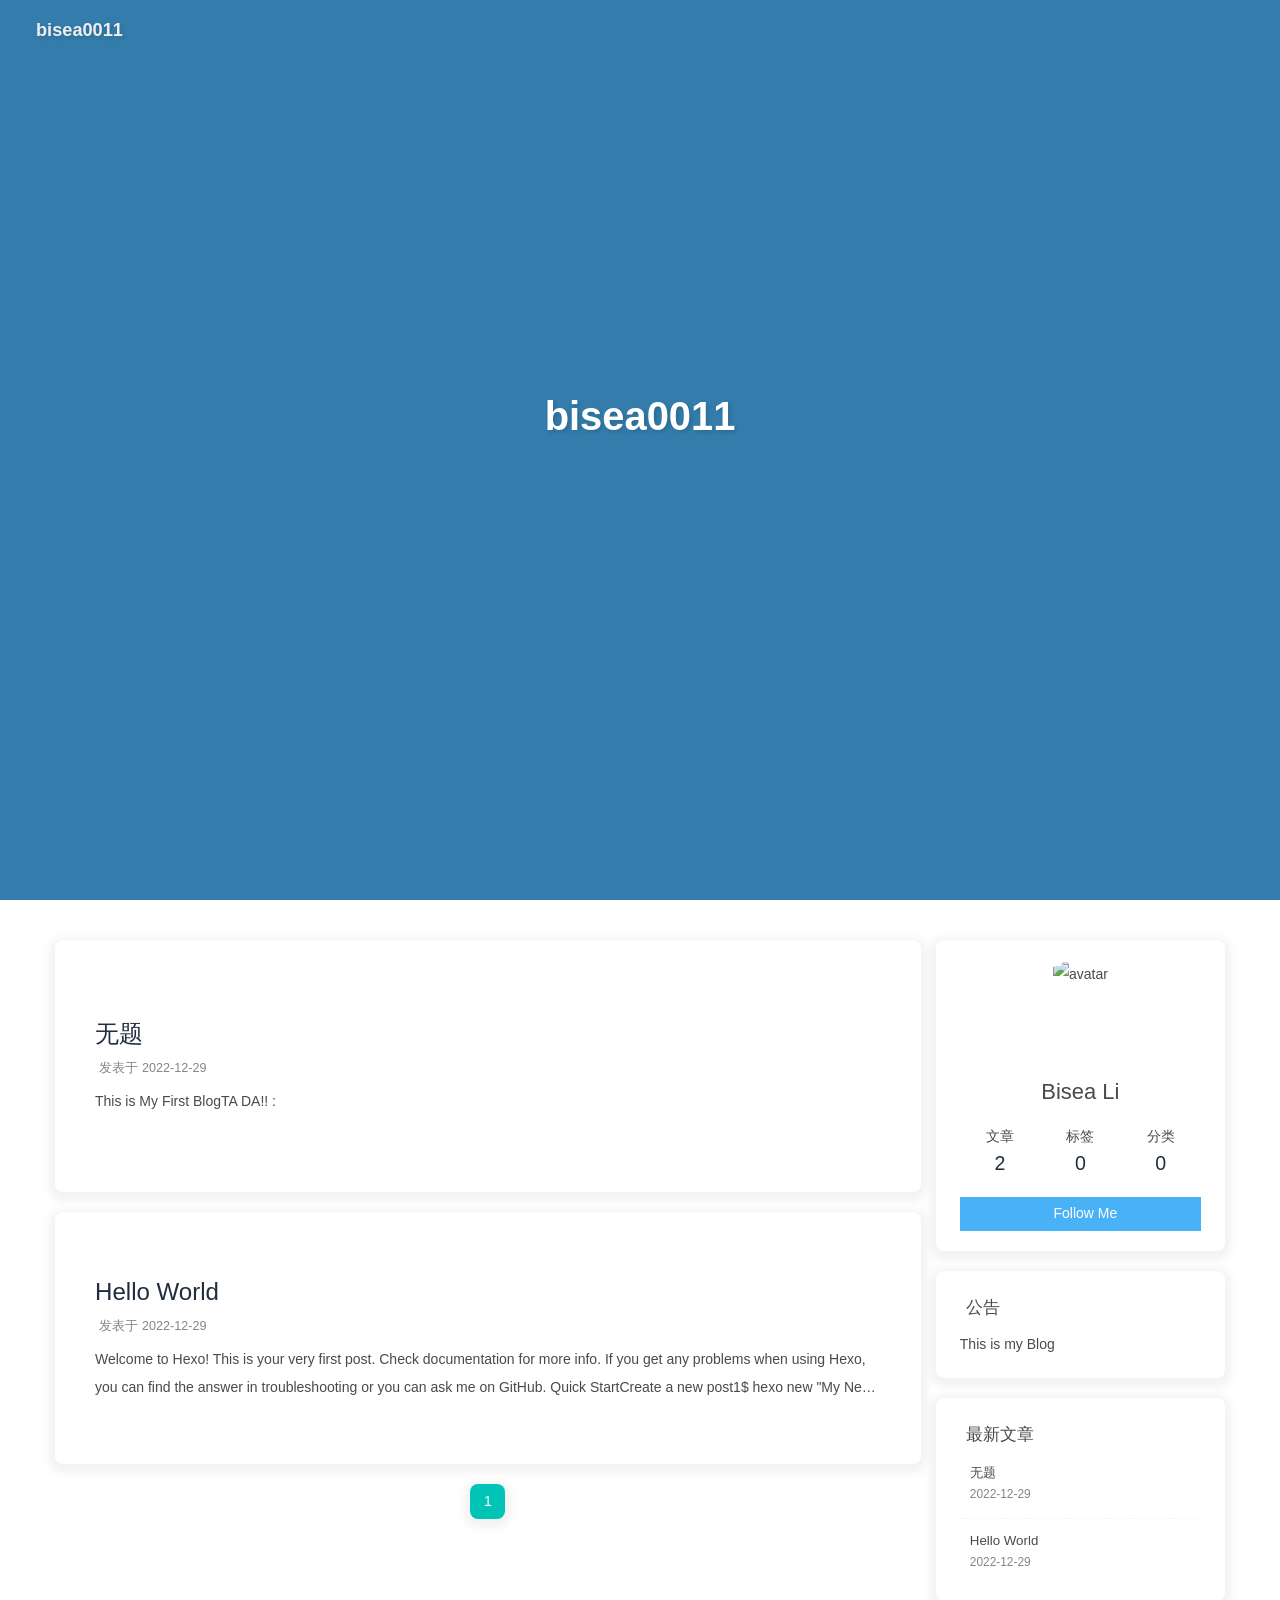
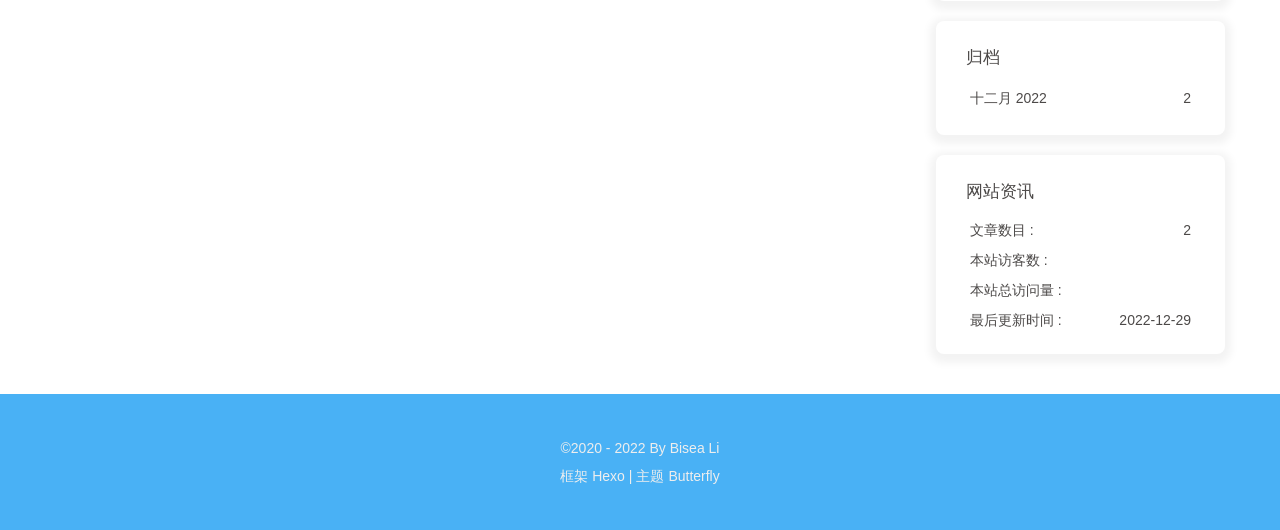
==== index.html @ ccd9463f "Site updated: 2022-12-30 02:00:39" ====
<!DOCTYPE html><html lang="zh-CN" data-theme="light"><head><meta charset="UTF-8"><meta http-equiv="X-UA-Compatible" content="IE=edge"><meta name="viewport" content="width=device-width, initial-scale=1.0, maximum-scale=1.0, user-scalable=no"><title>bisea0011</title><meta name="author" content="Bisea Li"><meta name="copyright" content="Bisea Li"><meta name="format-detection" content="telephone=no"><meta name="theme-color" content="#ffffff"><meta property="og:type" content="website">
<meta property="og:title" content="bisea0011">
<meta property="og:url" content="http://example.com/index.html">
<meta property="og:site_name" content="bisea0011">
<meta property="og:locale" content="zh_CN">
<meta property="og:image" content="https://i.loli.net/2021/02/24/5O1day2nriDzjSu.png">
<meta property="article:author" content="Bisea Li">
<meta name="twitter:card" content="summary">
<meta name="twitter:image" content="https://i.loli.net/2021/02/24/5O1day2nriDzjSu.png"><link rel="shortcut icon" href="/img/favicon.png"><link rel="canonical" href="http://example.com/index.html"><link rel="preconnect" href="//cdn.jsdelivr.net"/><link rel="preconnect" href="//busuanzi.ibruce.info"/><link rel="stylesheet" href="/css/index.css"><link rel="stylesheet" href="https://cdn.jsdelivr.net/npm/@fortawesome/fontawesome-free/css/all.min.css" media="print" onload="this.media='all'"><link rel="stylesheet" href="https://cdn.jsdelivr.net/npm/@fancyapps/ui/dist/fancybox.min.css" media="print" onload="this.media='all'"><script>const GLOBAL_CONFIG = { 
  root: '/',
  algolia: undefined,
  localSearch: undefined,
  translate: undefined,
  noticeOutdate: undefined,
  highlight: {"plugin":"highlighjs","highlightCopy":true,"highlightLang":true,"highlightHeightLimit":false},
  copy: {
    success: '复制成功',
    error: '复制错误',
    noSupport: '浏览器不支持'
  },
  relativeDate: {
    homepage: false,
    post: false
  },
  runtime: '',
  date_suffix: {
    just: '刚刚',
    min: '分钟前',
    hour: '小时前',
    day: '天前',
    month: '个月前'
  },
  copyright: undefined,
  lightbox: 'fancybox',
  Snackbar: undefined,
  source: {
    justifiedGallery: {
      js: 'https://cdn.jsdelivr.net/npm/flickr-justified-gallery/dist/fjGallery.min.js',
      css: 'https://cdn.jsdelivr.net/npm/flickr-justified-gallery/dist/fjGallery.min.css'
    }
  },
  isPhotoFigcaption: false,
  islazyload: false,
  isAnchor: false,
  percent: {
    toc: true,
    rightside: false,
  }
}</script><script id="config-diff">var GLOBAL_CONFIG_SITE = {
  title: 'bisea0011',
  isPost: false,
  isHome: true,
  isHighlightShrink: false,
  isToc: false,
  postUpdate: '2022-12-30 02:00:34'
}</script><noscript><style type="text/css">
  #nav {
    opacity: 1
  }
  .justified-gallery img {
    opacity: 1
  }

  #recent-posts time,
  #post-meta time {
    display: inline !important
  }
</style></noscript><script>(win=>{
    win.saveToLocal = {
      set: function setWithExpiry(key, value, ttl) {
        if (ttl === 0) return
        const now = new Date()
        const expiryDay = ttl * 86400000
        const item = {
          value: value,
          expiry: now.getTime() + expiryDay,
        }
        localStorage.setItem(key, JSON.stringify(item))
      },

      get: function getWithExpiry(key) {
        const itemStr = localStorage.getItem(key)

        if (!itemStr) {
          return undefined
        }
        const item = JSON.parse(itemStr)
        const now = new Date()

        if (now.getTime() > item.expiry) {
          localStorage.removeItem(key)
          return undefined
        }
        return item.value
      }
    }
  
    win.getScript = url => new Promise((resolve, reject) => {
      const script = document.createElement('script')
      script.src = url
      script.async = true
      script.onerror = reject
      script.onload = script.onreadystatechange = function() {
        const loadState = this.readyState
        if (loadState && loadState !== 'loaded' && loadState !== 'complete') return
        script.onload = script.onreadystatechange = null
        resolve()
      }
      document.head.appendChild(script)
    })
  
      win.activateDarkMode = function () {
        document.documentElement.setAttribute('data-theme', 'dark')
        if (document.querySelector('meta[name="theme-color"]') !== null) {
          document.querySelector('meta[name="theme-color"]').setAttribute('content', '#0d0d0d')
        }
      }
      win.activateLightMode = function () {
        document.documentElement.setAttribute('data-theme', 'light')
        if (document.querySelector('meta[name="theme-color"]') !== null) {
          document.querySelector('meta[name="theme-color"]').setAttribute('content', '#ffffff')
        }
      }
      const t = saveToLocal.get('theme')
    
          if (t === 'dark') activateDarkMode()
          else if (t === 'light') activateLightMode()
        
      const asideStatus = saveToLocal.get('aside-status')
      if (asideStatus !== undefined) {
        if (asideStatus === 'hide') {
          document.documentElement.classList.add('hide-aside')
        } else {
          document.documentElement.classList.remove('hide-aside')
        }
      }
    
    const detectApple = () => {
      if(/iPad|iPhone|iPod|Macintosh/.test(navigator.userAgent)){
        document.documentElement.classList.add('apple')
      }
    }
    detectApple()
    })(window)</script><meta name="generator" content="Hexo 6.3.0"><link rel="alternate" href="/atom.xml" title="bisea0011" type="application/atom+xml">
</head><body><div id="sidebar"><div id="menu-mask"></div><div id="sidebar-menus"><div class="avatar-img is-center"><img src="https://i.loli.net/2021/02/24/5O1day2nriDzjSu.png" onerror="onerror=null;src='/img/friend_404.gif'" alt="avatar"/></div><div class="sidebar-site-data site-data is-center"><a href="/archives/"><div class="headline">文章</div><div class="length-num">2</div></a><a href="/tags/"><div class="headline">标签</div><div class="length-num">0</div></a><a href="/categories/"><div class="headline">分类</div><div class="length-num">0</div></a></div><hr/></div></div><div class="page" id="body-wrap"><header class="full_page" id="page-header"><nav id="nav"><span id="blog-info"><a href="/" title="bisea0011"><span class="site-name">bisea0011</span></a></span><div id="menus"><div id="toggle-menu"><a class="site-page"><i class="fas fa-bars fa-fw"></i></a></div></div></nav><div id="site-info"><h1 id="site-title">bisea0011</h1></div><div id="scroll-down"><i class="fas fa-angle-down scroll-down-effects"></i></div></header><main class="layout" id="content-inner"><div class="recent-posts" id="recent-posts"><div class="recent-post-item"><div class="recent-post-info no-cover"><a class="article-title" href="/2022/12/29/TEST/" title="无题">无题</a><div class="article-meta-wrap"><span class="post-meta-date"><i class="far fa-calendar-alt"></i><span class="article-meta-label">发表于</span><time datetime="2022-12-29T14:32:31.591Z" title="发表于 2022-12-29 22:32:31">2022-12-29</time></span></div><div class="content">This is My First BlogTA DA!! :
</div></div></div><div class="recent-post-item"><div class="recent-post-info no-cover"><a class="article-title" href="/2022/12/29/hello-world/" title="Hello World">Hello World</a><div class="article-meta-wrap"><span class="post-meta-date"><i class="far fa-calendar-alt"></i><span class="article-meta-label">发表于</span><time datetime="2022-12-29T13:15:36.729Z" title="发表于 2022-12-29 21:15:36">2022-12-29</time></span></div><div class="content">Welcome to Hexo! This is your very first post. Check documentation for more info. If you get any problems when using Hexo, you can find the answer in troubleshooting or you can ask me on GitHub.
Quick StartCreate a new post1$ hexo new &quot;My New Post&quot;

More info: Writing
Run server1$ hexo server

More info: Server
Generate static files1$ hexo generate

More info: Generating
Deploy to remote sites1$ hexo deploy

More info: Deployment
</div></div></div><nav id="pagination"><div class="pagination"><span class="page-number current">1</span></div></nav></div><div class="aside-content" id="aside-content"><div class="card-widget card-info"><div class="is-center"><div class="avatar-img"><img src="https://i.loli.net/2021/02/24/5O1day2nriDzjSu.png" onerror="this.onerror=null;this.src='/img/friend_404.gif'" alt="avatar"/></div><div class="author-info__name">Bisea Li</div><div class="author-info__description"></div></div><div class="card-info-data site-data is-center"><a href="/archives/"><div class="headline">文章</div><div class="length-num">2</div></a><a href="/tags/"><div class="headline">标签</div><div class="length-num">0</div></a><a href="/categories/"><div class="headline">分类</div><div class="length-num">0</div></a></div><a id="card-info-btn" target="_blank" rel="noopener" href="https://github.com/xxxxxx"><i class="fab fa-github"></i><span>Follow Me</span></a></div><div class="card-widget card-announcement"><div class="item-headline"><i class="fas fa-bullhorn fa-shake"></i><span>公告</span></div><div class="announcement_content">This is my Blog</div></div><div class="sticky_layout"><div class="card-widget card-recent-post"><div class="item-headline"><i class="fas fa-history"></i><span>最新文章</span></div><div class="aside-list"><div class="aside-list-item no-cover"><div class="content"><a class="title" href="/2022/12/29/TEST/" title="无题">无题</a><time datetime="2022-12-29T14:32:31.591Z" title="发表于 2022-12-29 22:32:31">2022-12-29</time></div></div><div class="aside-list-item no-cover"><div class="content"><a class="title" href="/2022/12/29/hello-world/" title="Hello World">Hello World</a><time datetime="2022-12-29T13:15:36.729Z" title="发表于 2022-12-29 21:15:36">2022-12-29</time></div></div></div></div><div class="card-widget card-archives"><div class="item-headline"><i class="fas fa-archive"></i><span>归档</span></div><ul class="card-archive-list"><li class="card-archive-list-item"><a class="card-archive-list-link" href="/archives/2022/12/"><span class="card-archive-list-date">十二月 2022</span><span class="card-archive-list-count">2</span></a></li></ul></div><div class="card-widget card-webinfo"><div class="item-headline"><i class="fas fa-chart-line"></i><span>网站资讯</span></div><div class="webinfo"><div class="webinfo-item"><div class="item-name">文章数目 :</div><div class="item-count">2</div></div><div class="webinfo-item"><div class="item-name">本站访客数 :</div><div class="item-count" id="busuanzi_value_site_uv"><i class="fa-solid fa-spinner fa-spin"></i></div></div><div class="webinfo-item"><div class="item-name">本站总访问量 :</div><div class="item-count" id="busuanzi_value_site_pv"><i class="fa-solid fa-spinner fa-spin"></i></div></div><div class="webinfo-item"><div class="item-name">最后更新时间 :</div><div class="item-count" id="last-push-date" data-lastPushDate="2022-12-29T18:00:34.707Z"><i class="fa-solid fa-spinner fa-spin"></i></div></div></div></div></div></div></main><footer id="footer"><div id="footer-wrap"><div class="copyright">&copy;2020 - 2022 By Bisea Li</div><div class="framework-info"><span>框架 </span><a target="_blank" rel="noopener" href="https://hexo.io">Hexo</a><span class="footer-separator">|</span><span>主题 </span><a target="_blank" rel="noopener" href="https://github.com/jerryc127/hexo-theme-butterfly">Butterfly</a></div></div></footer></div><div id="rightside"><div id="rightside-config-hide"><button id="darkmode" type="button" title="浅色和深色模式转换"><i class="fas fa-adjust"></i></button><button id="hide-aside-btn" type="button" title="单栏和双栏切换"><i class="fas fa-arrows-alt-h"></i></button></div><div id="rightside-config-show"><button id="rightside_config" type="button" title="设置"><i class="fas fa-cog fa-spin"></i></button><button id="go-up" type="button" title="回到顶部"><span class="scroll-percent"></span><i class="fas fa-arrow-up"></i></button></div></div><div><script src="/js/utils.js"></script><script src="/js/main.js"></script><script src="https://cdn.jsdelivr.net/npm/@fancyapps/ui/dist/fancybox.umd.min.js"></script><div class="js-pjax"></div><script async data-pjax src="//busuanzi.ibruce.info/busuanzi/2.3/busuanzi.pure.mini.js"></script></div></body></html>
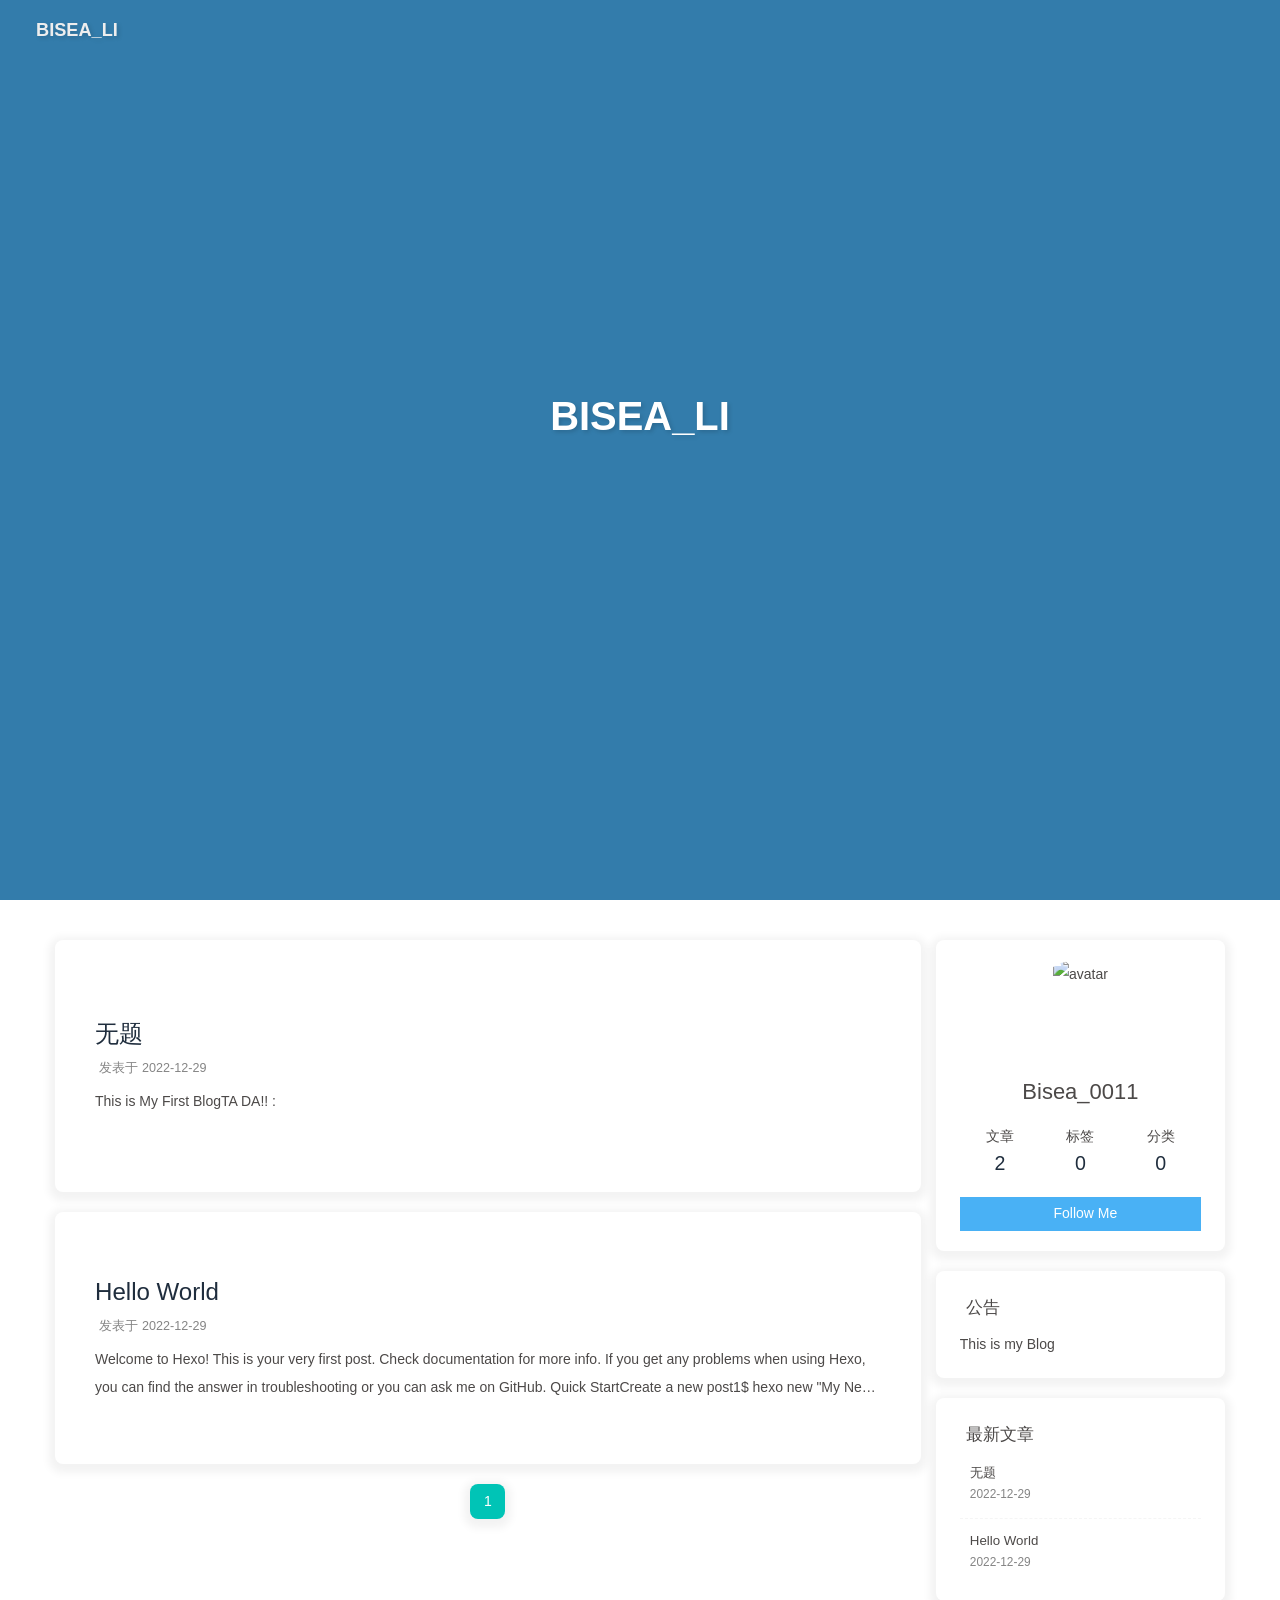
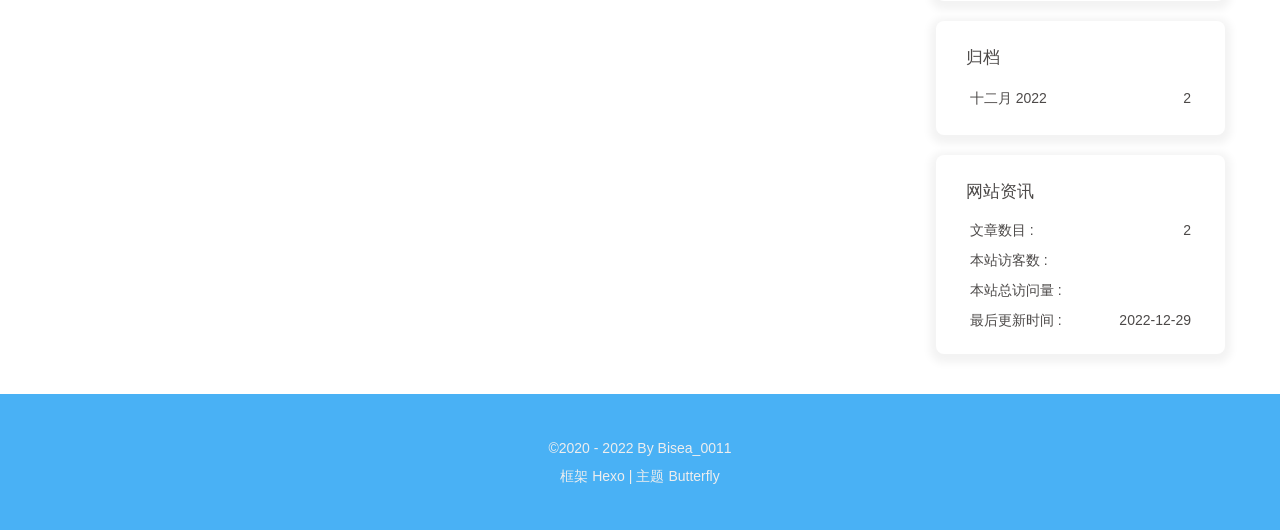
==== commit 6c2125e1: "Site updated: 2022-12-30 02:15:24" ====
--- a/index.html
+++ b/index.html
@@ -1,10 +1,10 @@
-<!DOCTYPE html><html lang="zh-CN" data-theme="light"><head><meta charset="UTF-8"><meta http-equiv="X-UA-Compatible" content="IE=edge"><meta name="viewport" content="width=device-width, initial-scale=1.0, maximum-scale=1.0, user-scalable=no"><title>bisea0011</title><meta name="author" content="Bisea Li"><meta name="copyright" content="Bisea Li"><meta name="format-detection" content="telephone=no"><meta name="theme-color" content="#ffffff"><meta property="og:type" content="website">
-<meta property="og:title" content="bisea0011">
+<!DOCTYPE html><html lang="zh-CN" data-theme="light"><head><meta charset="UTF-8"><meta http-equiv="X-UA-Compatible" content="IE=edge"><meta name="viewport" content="width=device-width, initial-scale=1.0, maximum-scale=1.0, user-scalable=no"><title>BISEA_LI</title><meta name="author" content="Bisea_0011"><meta name="copyright" content="Bisea_0011"><meta name="format-detection" content="telephone=no"><meta name="theme-color" content="#ffffff"><meta property="og:type" content="website">
+<meta property="og:title" content="BISEA_LI">
 <meta property="og:url" content="http://example.com/index.html">
-<meta property="og:site_name" content="bisea0011">
+<meta property="og:site_name" content="BISEA_LI">
 <meta property="og:locale" content="zh_CN">
 <meta property="og:image" content="https://i.loli.net/2021/02/24/5O1day2nriDzjSu.png">
-<meta property="article:author" content="Bisea Li">
+<meta property="article:author" content="Bisea_0011">
 <meta name="twitter:card" content="summary">
 <meta name="twitter:image" content="https://i.loli.net/2021/02/24/5O1day2nriDzjSu.png"><link rel="shortcut icon" href="/img/favicon.png"><link rel="canonical" href="http://example.com/index.html"><link rel="preconnect" href="//cdn.jsdelivr.net"/><link rel="preconnect" href="//busuanzi.ibruce.info"/><link rel="stylesheet" href="/css/index.css"><link rel="stylesheet" href="https://cdn.jsdelivr.net/npm/@fortawesome/fontawesome-free/css/all.min.css" media="print" onload="this.media='all'"><link rel="stylesheet" href="https://cdn.jsdelivr.net/npm/@fancyapps/ui/dist/fancybox.min.css" media="print" onload="this.media='all'"><script>const GLOBAL_CONFIG = { 
   root: '/',
@@ -47,12 +47,12 @@
     rightside: false,
   }
 }</script><script id="config-diff">var GLOBAL_CONFIG_SITE = {
-  title: 'bisea0011',
+  title: 'BISEA_LI',
   isPost: false,
   isHome: true,
   isHighlightShrink: false,
   isToc: false,
-  postUpdate: '2022-12-30 02:00:34'
+  postUpdate: '2022-12-30 02:15:19'
 }</script><noscript><style type="text/css">
   #nav {
     opacity: 1
@@ -141,8 +141,8 @@
       }
     }
     detectApple()
-    })(window)</script><meta name="generator" content="Hexo 6.3.0"><link rel="alternate" href="/atom.xml" title="bisea0011" type="application/atom+xml">
-</head><body><div id="sidebar"><div id="menu-mask"></div><div id="sidebar-menus"><div class="avatar-img is-center"><img src="https://i.loli.net/2021/02/24/5O1day2nriDzjSu.png" onerror="onerror=null;src='/img/friend_404.gif'" alt="avatar"/></div><div class="sidebar-site-data site-data is-center"><a href="/archives/"><div class="headline">文章</div><div class="length-num">2</div></a><a href="/tags/"><div class="headline">标签</div><div class="length-num">0</div></a><a href="/categories/"><div class="headline">分类</div><div class="length-num">0</div></a></div><hr/></div></div><div class="page" id="body-wrap"><header class="full_page" id="page-header"><nav id="nav"><span id="blog-info"><a href="/" title="bisea0011"><span class="site-name">bisea0011</span></a></span><div id="menus"><div id="toggle-menu"><a class="site-page"><i class="fas fa-bars fa-fw"></i></a></div></div></nav><div id="site-info"><h1 id="site-title">bisea0011</h1></div><div id="scroll-down"><i class="fas fa-angle-down scroll-down-effects"></i></div></header><main class="layout" id="content-inner"><div class="recent-posts" id="recent-posts"><div class="recent-post-item"><div class="recent-post-info no-cover"><a class="article-title" href="/2022/12/29/TEST/" title="无题">无题</a><div class="article-meta-wrap"><span class="post-meta-date"><i class="far fa-calendar-alt"></i><span class="article-meta-label">发表于</span><time datetime="2022-12-29T14:32:31.591Z" title="发表于 2022-12-29 22:32:31">2022-12-29</time></span></div><div class="content">This is My First BlogTA DA!! :
+    })(window)</script><meta name="generator" content="Hexo 6.3.0"><link rel="alternate" href="/atom.xml" title="BISEA_LI" type="application/atom+xml">
+</head><body><div id="sidebar"><div id="menu-mask"></div><div id="sidebar-menus"><div class="avatar-img is-center"><img src="https://i.loli.net/2021/02/24/5O1day2nriDzjSu.png" onerror="onerror=null;src='/img/friend_404.gif'" alt="avatar"/></div><div class="sidebar-site-data site-data is-center"><a href="/archives/"><div class="headline">文章</div><div class="length-num">2</div></a><a href="/tags/"><div class="headline">标签</div><div class="length-num">0</div></a><a href="/categories/"><div class="headline">分类</div><div class="length-num">0</div></a></div><hr/></div></div><div class="page" id="body-wrap"><header class="full_page" id="page-header"><nav id="nav"><span id="blog-info"><a href="/" title="BISEA_LI"><span class="site-name">BISEA_LI</span></a></span><div id="menus"><div id="toggle-menu"><a class="site-page"><i class="fas fa-bars fa-fw"></i></a></div></div></nav><div id="site-info"><h1 id="site-title">BISEA_LI</h1></div><div id="scroll-down"><i class="fas fa-angle-down scroll-down-effects"></i></div></header><main class="layout" id="content-inner"><div class="recent-posts" id="recent-posts"><div class="recent-post-item"><div class="recent-post-info no-cover"><a class="article-title" href="/2022/12/29/TEST/" title="无题">无题</a><div class="article-meta-wrap"><span class="post-meta-date"><i class="far fa-calendar-alt"></i><span class="article-meta-label">发表于</span><time datetime="2022-12-29T14:32:31.591Z" title="发表于 2022-12-29 22:32:31">2022-12-29</time></span></div><div class="content">This is My First BlogTA DA!! :
 </div></div></div><div class="recent-post-item"><div class="recent-post-info no-cover"><a class="article-title" href="/2022/12/29/hello-world/" title="Hello World">Hello World</a><div class="article-meta-wrap"><span class="post-meta-date"><i class="far fa-calendar-alt"></i><span class="article-meta-label">发表于</span><time datetime="2022-12-29T13:15:36.729Z" title="发表于 2022-12-29 21:15:36">2022-12-29</time></span></div><div class="content">Welcome to Hexo! This is your very first post. Check documentation for more info. If you get any problems when using Hexo, you can find the answer in troubleshooting or you can ask me on GitHub.
 Quick StartCreate a new post1$ hexo new &quot;My New Post&quot;
 
@@ -156,4 +156,4 @@
 Deploy to remote sites1$ hexo deploy
 
 More info: Deployment
-</div></div></div><nav id="pagination"><div class="pagination"><span class="page-number current">1</span></div></nav></div><div class="aside-content" id="aside-content"><div class="card-widget card-info"><div class="is-center"><div class="avatar-img"><img src="https://i.loli.net/2021/02/24/5O1day2nriDzjSu.png" onerror="this.onerror=null;this.src='/img/friend_404.gif'" alt="avatar"/></div><div class="author-info__name">Bisea Li</div><div class="author-info__description"></div></div><div class="card-info-data site-data is-center"><a href="/archives/"><div class="headline">文章</div><div class="length-num">2</div></a><a href="/tags/"><div class="headline">标签</div><div class="length-num">0</div></a><a href="/categories/"><div class="headline">分类</div><div class="length-num">0</div></a></div><a id="card-info-btn" target="_blank" rel="noopener" href="https://github.com/xxxxxx"><i class="fab fa-github"></i><span>Follow Me</span></a></div><div class="card-widget card-announcement"><div class="item-headline"><i class="fas fa-bullhorn fa-shake"></i><span>公告</span></div><div class="announcement_content">This is my Blog</div></div><div class="sticky_layout"><div class="card-widget card-recent-post"><div class="item-headline"><i class="fas fa-history"></i><span>最新文章</span></div><div class="aside-list"><div class="aside-list-item no-cover"><div class="content"><a class="title" href="/2022/12/29/TEST/" title="无题">无题</a><time datetime="2022-12-29T14:32:31.591Z" title="发表于 2022-12-29 22:32:31">2022-12-29</time></div></div><div class="aside-list-item no-cover"><div class="content"><a class="title" href="/2022/12/29/hello-world/" title="Hello World">Hello World</a><time datetime="2022-12-29T13:15:36.729Z" title="发表于 2022-12-29 21:15:36">2022-12-29</time></div></div></div></div><div class="card-widget card-archives"><div class="item-headline"><i class="fas fa-archive"></i><span>归档</span></div><ul class="card-archive-list"><li class="card-archive-list-item"><a class="card-archive-list-link" href="/archives/2022/12/"><span class="card-archive-list-date">十二月 2022</span><span class="card-archive-list-count">2</span></a></li></ul></div><div class="card-widget card-webinfo"><div class="item-headline"><i class="fas fa-chart-line"></i><span>网站资讯</span></div><div class="webinfo"><div class="webinfo-item"><div class="item-name">文章数目 :</div><div class="item-count">2</div></div><div class="webinfo-item"><div class="item-name">本站访客数 :</div><div class="item-count" id="busuanzi_value_site_uv"><i class="fa-solid fa-spinner fa-spin"></i></div></div><div class="webinfo-item"><div class="item-name">本站总访问量 :</div><div class="item-count" id="busuanzi_value_site_pv"><i class="fa-solid fa-spinner fa-spin"></i></div></div><div class="webinfo-item"><div class="item-name">最后更新时间 :</div><div class="item-count" id="last-push-date" data-lastPushDate="2022-12-29T18:00:34.707Z"><i class="fa-solid fa-spinner fa-spin"></i></div></div></div></div></div></div></main><footer id="footer"><div id="footer-wrap"><div class="copyright">&copy;2020 - 2022 By Bisea Li</div><div class="framework-info"><span>框架 </span><a target="_blank" rel="noopener" href="https://hexo.io">Hexo</a><span class="footer-separator">|</span><span>主题 </span><a target="_blank" rel="noopener" href="https://github.com/jerryc127/hexo-theme-butterfly">Butterfly</a></div></div></footer></div><div id="rightside"><div id="rightside-config-hide"><button id="darkmode" type="button" title="浅色和深色模式转换"><i class="fas fa-adjust"></i></button><button id="hide-aside-btn" type="button" title="单栏和双栏切换"><i class="fas fa-arrows-alt-h"></i></button></div><div id="rightside-config-show"><button id="rightside_config" type="button" title="设置"><i class="fas fa-cog fa-spin"></i></button><button id="go-up" type="button" title="回到顶部"><span class="scroll-percent"></span><i class="fas fa-arrow-up"></i></button></div></div><div><script src="/js/utils.js"></script><script src="/js/main.js"></script><script src="https://cdn.jsdelivr.net/npm/@fancyapps/ui/dist/fancybox.umd.min.js"></script><div class="js-pjax"></div><script async data-pjax src="//busuanzi.ibruce.info/busuanzi/2.3/busuanzi.pure.mini.js"></script></div></body></html>+</div></div></div><nav id="pagination"><div class="pagination"><span class="page-number current">1</span></div></nav></div><div class="aside-content" id="aside-content"><div class="card-widget card-info"><div class="is-center"><div class="avatar-img"><img src="https://i.loli.net/2021/02/24/5O1day2nriDzjSu.png" onerror="this.onerror=null;this.src='/img/friend_404.gif'" alt="avatar"/></div><div class="author-info__name">Bisea_0011</div><div class="author-info__description"></div></div><div class="card-info-data site-data is-center"><a href="/archives/"><div class="headline">文章</div><div class="length-num">2</div></a><a href="/tags/"><div class="headline">标签</div><div class="length-num">0</div></a><a href="/categories/"><div class="headline">分类</div><div class="length-num">0</div></a></div><a id="card-info-btn" target="_blank" rel="noopener" href="https://github.com/xxxxxx"><i class="fab fa-github"></i><span>Follow Me</span></a></div><div class="card-widget card-announcement"><div class="item-headline"><i class="fas fa-bullhorn fa-shake"></i><span>公告</span></div><div class="announcement_content">This is my Blog</div></div><div class="sticky_layout"><div class="card-widget card-recent-post"><div class="item-headline"><i class="fas fa-history"></i><span>最新文章</span></div><div class="aside-list"><div class="aside-list-item no-cover"><div class="content"><a class="title" href="/2022/12/29/TEST/" title="无题">无题</a><time datetime="2022-12-29T14:32:31.591Z" title="发表于 2022-12-29 22:32:31">2022-12-29</time></div></div><div class="aside-list-item no-cover"><div class="content"><a class="title" href="/2022/12/29/hello-world/" title="Hello World">Hello World</a><time datetime="2022-12-29T13:15:36.729Z" title="发表于 2022-12-29 21:15:36">2022-12-29</time></div></div></div></div><div class="card-widget card-archives"><div class="item-headline"><i class="fas fa-archive"></i><span>归档</span></div><ul class="card-archive-list"><li class="card-archive-list-item"><a class="card-archive-list-link" href="/archives/2022/12/"><span class="card-archive-list-date">十二月 2022</span><span class="card-archive-list-count">2</span></a></li></ul></div><div class="card-widget card-webinfo"><div class="item-headline"><i class="fas fa-chart-line"></i><span>网站资讯</span></div><div class="webinfo"><div class="webinfo-item"><div class="item-name">文章数目 :</div><div class="item-count">2</div></div><div class="webinfo-item"><div class="item-name">本站访客数 :</div><div class="item-count" id="busuanzi_value_site_uv"><i class="fa-solid fa-spinner fa-spin"></i></div></div><div class="webinfo-item"><div class="item-name">本站总访问量 :</div><div class="item-count" id="busuanzi_value_site_pv"><i class="fa-solid fa-spinner fa-spin"></i></div></div><div class="webinfo-item"><div class="item-name">最后更新时间 :</div><div class="item-count" id="last-push-date" data-lastPushDate="2022-12-29T18:15:19.126Z"><i class="fa-solid fa-spinner fa-spin"></i></div></div></div></div></div></div></main><footer id="footer"><div id="footer-wrap"><div class="copyright">&copy;2020 - 2022 By Bisea_0011</div><div class="framework-info"><span>框架 </span><a target="_blank" rel="noopener" href="https://hexo.io">Hexo</a><span class="footer-separator">|</span><span>主题 </span><a target="_blank" rel="noopener" href="https://github.com/jerryc127/hexo-theme-butterfly">Butterfly</a></div></div></footer></div><div id="rightside"><div id="rightside-config-hide"><button id="darkmode" type="button" title="浅色和深色模式转换"><i class="fas fa-adjust"></i></button><button id="hide-aside-btn" type="button" title="单栏和双栏切换"><i class="fas fa-arrows-alt-h"></i></button></div><div id="rightside-config-show"><button id="rightside_config" type="button" title="设置"><i class="fas fa-cog fa-spin"></i></button><button id="go-up" type="button" title="回到顶部"><span class="scroll-percent"></span><i class="fas fa-arrow-up"></i></button></div></div><div><script src="/js/utils.js"></script><script src="/js/main.js"></script><script src="https://cdn.jsdelivr.net/npm/@fancyapps/ui/dist/fancybox.umd.min.js"></script><div class="js-pjax"></div><script async data-pjax src="//busuanzi.ibruce.info/busuanzi/2.3/busuanzi.pure.mini.js"></script></div></body></html>
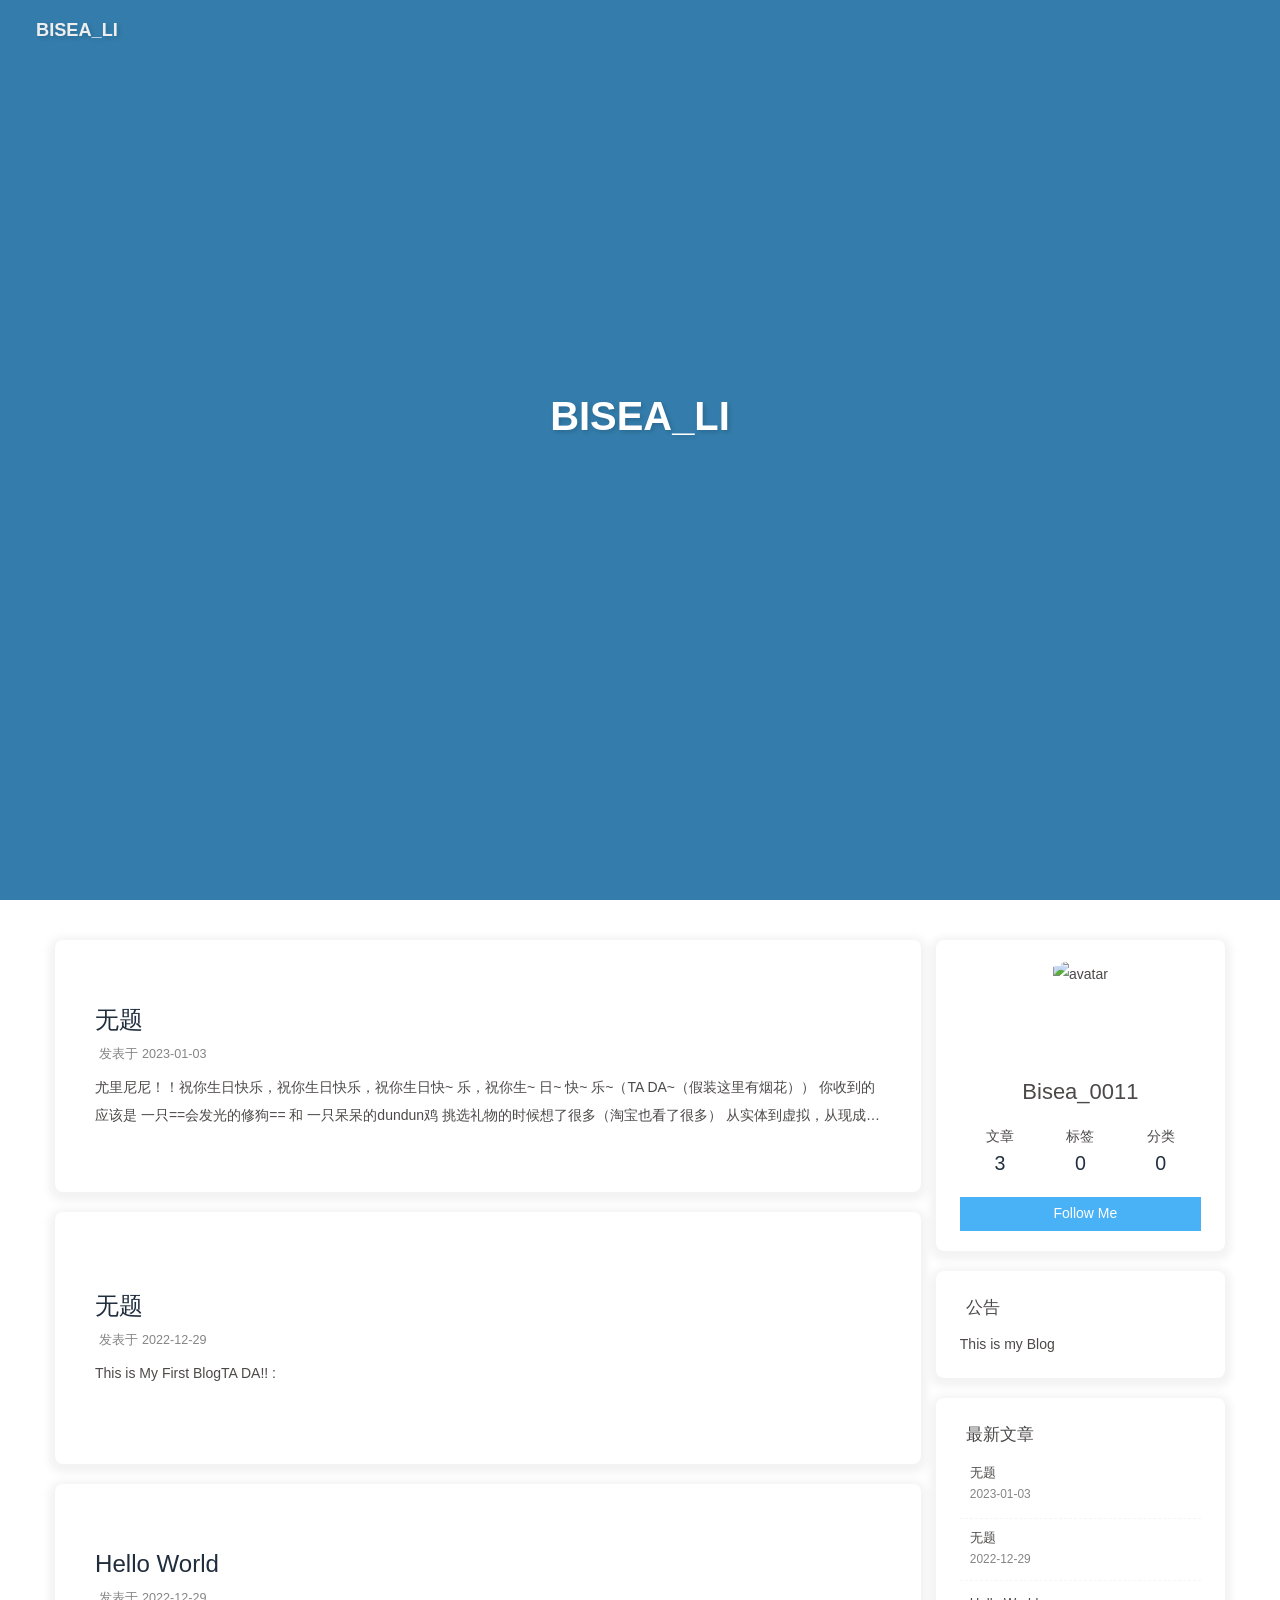
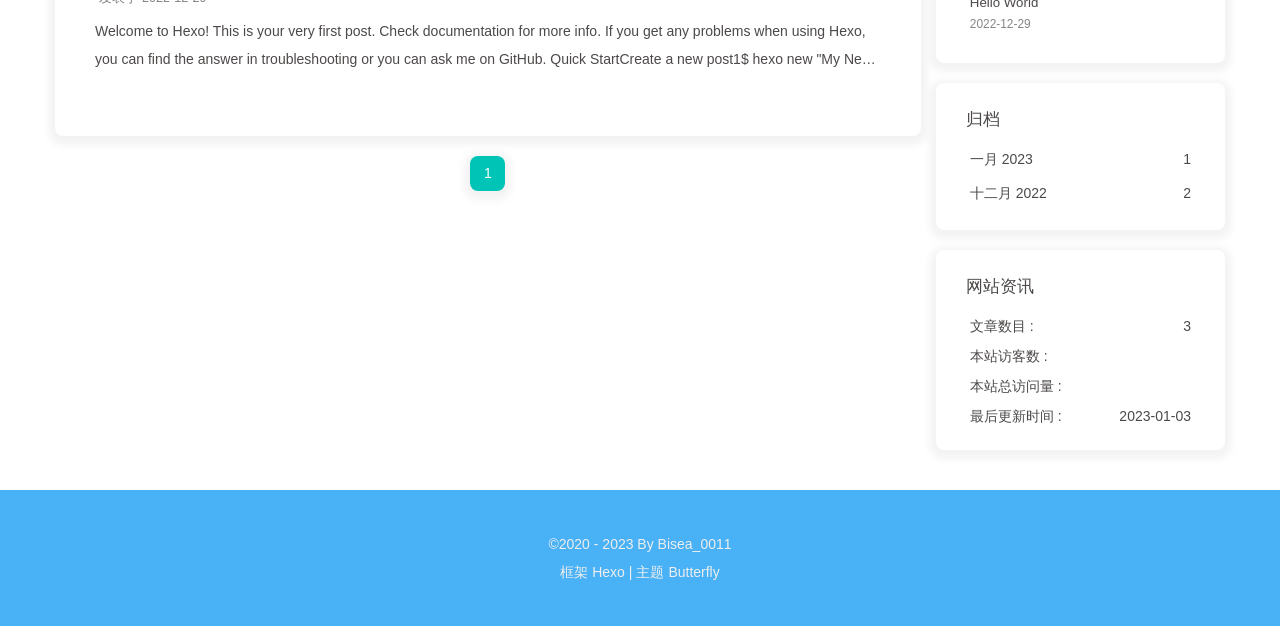
==== commit 0bb6caf9: "Site updated: 2023-01-03 13:10:16" ====
--- a/index.html
+++ b/index.html
@@ -52,7 +52,7 @@
   isHome: true,
   isHighlightShrink: false,
   isToc: false,
-  postUpdate: '2022-12-30 02:15:19'
+  postUpdate: '2023-01-03 13:10:11'
 }</script><noscript><style type="text/css">
   #nav {
     opacity: 1
@@ -142,7 +142,20 @@
     }
     detectApple()
     })(window)</script><meta name="generator" content="Hexo 6.3.0"><link rel="alternate" href="/atom.xml" title="BISEA_LI" type="application/atom+xml">
-</head><body><div id="sidebar"><div id="menu-mask"></div><div id="sidebar-menus"><div class="avatar-img is-center"><img src="https://i.loli.net/2021/02/24/5O1day2nriDzjSu.png" onerror="onerror=null;src='/img/friend_404.gif'" alt="avatar"/></div><div class="sidebar-site-data site-data is-center"><a href="/archives/"><div class="headline">文章</div><div class="length-num">2</div></a><a href="/tags/"><div class="headline">标签</div><div class="length-num">0</div></a><a href="/categories/"><div class="headline">分类</div><div class="length-num">0</div></a></div><hr/></div></div><div class="page" id="body-wrap"><header class="full_page" id="page-header"><nav id="nav"><span id="blog-info"><a href="/" title="BISEA_LI"><span class="site-name">BISEA_LI</span></a></span><div id="menus"><div id="toggle-menu"><a class="site-page"><i class="fas fa-bars fa-fw"></i></a></div></div></nav><div id="site-info"><h1 id="site-title">BISEA_LI</h1></div><div id="scroll-down"><i class="fas fa-angle-down scroll-down-effects"></i></div></header><main class="layout" id="content-inner"><div class="recent-posts" id="recent-posts"><div class="recent-post-item"><div class="recent-post-info no-cover"><a class="article-title" href="/2022/12/29/TEST/" title="无题">无题</a><div class="article-meta-wrap"><span class="post-meta-date"><i class="far fa-calendar-alt"></i><span class="article-meta-label">发表于</span><time datetime="2022-12-29T14:32:31.591Z" title="发表于 2022-12-29 22:32:31">2022-12-29</time></span></div><div class="content">This is My First BlogTA DA!! :
+</head><body><div id="sidebar"><div id="menu-mask"></div><div id="sidebar-menus"><div class="avatar-img is-center"><img src="https://i.loli.net/2021/02/24/5O1day2nriDzjSu.png" onerror="onerror=null;src='/img/friend_404.gif'" alt="avatar"/></div><div class="sidebar-site-data site-data is-center"><a href="/archives/"><div class="headline">文章</div><div class="length-num">3</div></a><a href="/tags/"><div class="headline">标签</div><div class="length-num">0</div></a><a href="/categories/"><div class="headline">分类</div><div class="length-num">0</div></a></div><hr/></div></div><div class="page" id="body-wrap"><header class="full_page" id="page-header"><nav id="nav"><span id="blog-info"><a href="/" title="BISEA_LI"><span class="site-name">BISEA_LI</span></a></span><div id="menus"><div id="toggle-menu"><a class="site-page"><i class="fas fa-bars fa-fw"></i></a></div></div></nav><div id="site-info"><h1 id="site-title">BISEA_LI</h1></div><div id="scroll-down"><i class="fas fa-angle-down scroll-down-effects"></i></div></header><main class="layout" id="content-inner"><div class="recent-posts" id="recent-posts"><div class="recent-post-item"><div class="recent-post-info no-cover"><a class="article-title" href="/2023/01/03/%E5%B0%A4%E9%87%8C%E5%B0%BC%E5%B0%BC%EF%BC%81%EF%BC%81/" title="无题">无题</a><div class="article-meta-wrap"><span class="post-meta-date"><i class="far fa-calendar-alt"></i><span class="article-meta-label">发表于</span><time datetime="2023-01-03T05:09:44.292Z" title="发表于 2023-01-03 13:09:44">2023-01-03</time></span></div><div class="content">尤里尼尼！！祝你生日快乐，祝你生日快乐，祝你生日快~ 乐，祝你生~ 日~ 快~ 乐~（TA DA~（假装这里有烟花））
+你收到的应该是 一只&#x3D;&#x3D;会发光的修狗&#x3D;&#x3D; 和 一只呆呆的dundun鸡
+挑选礼物的时候想了很多（淘宝也看了很多）
+从实体到虚拟，从现成到自制，
+最终在好玩和实用性的综合考量下选择了这两个小东西~
+🐕可以摆出各种姿势在你身边陪伴，灯光可以作为氛围感装饰也可以作为应急照明~
+dundun鸡看起来呆呆的，但是实际上，
+就是呆呆的
+但是它可以拥有一个优秀娃娃该有的属性，你不开心的时候&#x2F;无聊的时候&#x2F;瞌睡的时候&#x2F;遭遇大起大落落落落的时候，
+都可以摸摸它、揉揉它、抱抱它以及用你的头压扁它
+放心dundun鸡绝不会有半句怨言！
+因为，它是
+dundun鸡。汇报完毕~
+</div></div></div><div class="recent-post-item"><div class="recent-post-info no-cover"><a class="article-title" href="/2022/12/29/TEST/" title="无题">无题</a><div class="article-meta-wrap"><span class="post-meta-date"><i class="far fa-calendar-alt"></i><span class="article-meta-label">发表于</span><time datetime="2022-12-29T14:32:31.591Z" title="发表于 2022-12-29 22:32:31">2022-12-29</time></span></div><div class="content">This is My First BlogTA DA!! :
 </div></div></div><div class="recent-post-item"><div class="recent-post-info no-cover"><a class="article-title" href="/2022/12/29/hello-world/" title="Hello World">Hello World</a><div class="article-meta-wrap"><span class="post-meta-date"><i class="far fa-calendar-alt"></i><span class="article-meta-label">发表于</span><time datetime="2022-12-29T13:15:36.729Z" title="发表于 2022-12-29 21:15:36">2022-12-29</time></span></div><div class="content">Welcome to Hexo! This is your very first post. Check documentation for more info. If you get any problems when using Hexo, you can find the answer in troubleshooting or you can ask me on GitHub.
 Quick StartCreate a new post1$ hexo new &quot;My New Post&quot;
 
@@ -156,4 +169,4 @@
 Deploy to remote sites1$ hexo deploy
 
 More info: Deployment
-</div></div></div><nav id="pagination"><div class="pagination"><span class="page-number current">1</span></div></nav></div><div class="aside-content" id="aside-content"><div class="card-widget card-info"><div class="is-center"><div class="avatar-img"><img src="https://i.loli.net/2021/02/24/5O1day2nriDzjSu.png" onerror="this.onerror=null;this.src='/img/friend_404.gif'" alt="avatar"/></div><div class="author-info__name">Bisea_0011</div><div class="author-info__description"></div></div><div class="card-info-data site-data is-center"><a href="/archives/"><div class="headline">文章</div><div class="length-num">2</div></a><a href="/tags/"><div class="headline">标签</div><div class="length-num">0</div></a><a href="/categories/"><div class="headline">分类</div><div class="length-num">0</div></a></div><a id="card-info-btn" target="_blank" rel="noopener" href="https://github.com/xxxxxx"><i class="fab fa-github"></i><span>Follow Me</span></a></div><div class="card-widget card-announcement"><div class="item-headline"><i class="fas fa-bullhorn fa-shake"></i><span>公告</span></div><div class="announcement_content">This is my Blog</div></div><div class="sticky_layout"><div class="card-widget card-recent-post"><div class="item-headline"><i class="fas fa-history"></i><span>最新文章</span></div><div class="aside-list"><div class="aside-list-item no-cover"><div class="content"><a class="title" href="/2022/12/29/TEST/" title="无题">无题</a><time datetime="2022-12-29T14:32:31.591Z" title="发表于 2022-12-29 22:32:31">2022-12-29</time></div></div><div class="aside-list-item no-cover"><div class="content"><a class="title" href="/2022/12/29/hello-world/" title="Hello World">Hello World</a><time datetime="2022-12-29T13:15:36.729Z" title="发表于 2022-12-29 21:15:36">2022-12-29</time></div></div></div></div><div class="card-widget card-archives"><div class="item-headline"><i class="fas fa-archive"></i><span>归档</span></div><ul class="card-archive-list"><li class="card-archive-list-item"><a class="card-archive-list-link" href="/archives/2022/12/"><span class="card-archive-list-date">十二月 2022</span><span class="card-archive-list-count">2</span></a></li></ul></div><div class="card-widget card-webinfo"><div class="item-headline"><i class="fas fa-chart-line"></i><span>网站资讯</span></div><div class="webinfo"><div class="webinfo-item"><div class="item-name">文章数目 :</div><div class="item-count">2</div></div><div class="webinfo-item"><div class="item-name">本站访客数 :</div><div class="item-count" id="busuanzi_value_site_uv"><i class="fa-solid fa-spinner fa-spin"></i></div></div><div class="webinfo-item"><div class="item-name">本站总访问量 :</div><div class="item-count" id="busuanzi_value_site_pv"><i class="fa-solid fa-spinner fa-spin"></i></div></div><div class="webinfo-item"><div class="item-name">最后更新时间 :</div><div class="item-count" id="last-push-date" data-lastPushDate="2022-12-29T18:15:19.126Z"><i class="fa-solid fa-spinner fa-spin"></i></div></div></div></div></div></div></main><footer id="footer"><div id="footer-wrap"><div class="copyright">&copy;2020 - 2022 By Bisea_0011</div><div class="framework-info"><span>框架 </span><a target="_blank" rel="noopener" href="https://hexo.io">Hexo</a><span class="footer-separator">|</span><span>主题 </span><a target="_blank" rel="noopener" href="https://github.com/jerryc127/hexo-theme-butterfly">Butterfly</a></div></div></footer></div><div id="rightside"><div id="rightside-config-hide"><button id="darkmode" type="button" title="浅色和深色模式转换"><i class="fas fa-adjust"></i></button><button id="hide-aside-btn" type="button" title="单栏和双栏切换"><i class="fas fa-arrows-alt-h"></i></button></div><div id="rightside-config-show"><button id="rightside_config" type="button" title="设置"><i class="fas fa-cog fa-spin"></i></button><button id="go-up" type="button" title="回到顶部"><span class="scroll-percent"></span><i class="fas fa-arrow-up"></i></button></div></div><div><script src="/js/utils.js"></script><script src="/js/main.js"></script><script src="https://cdn.jsdelivr.net/npm/@fancyapps/ui/dist/fancybox.umd.min.js"></script><div class="js-pjax"></div><script async data-pjax src="//busuanzi.ibruce.info/busuanzi/2.3/busuanzi.pure.mini.js"></script></div></body></html>+</div></div></div><nav id="pagination"><div class="pagination"><span class="page-number current">1</span></div></nav></div><div class="aside-content" id="aside-content"><div class="card-widget card-info"><div class="is-center"><div class="avatar-img"><img src="https://i.loli.net/2021/02/24/5O1day2nriDzjSu.png" onerror="this.onerror=null;this.src='/img/friend_404.gif'" alt="avatar"/></div><div class="author-info__name">Bisea_0011</div><div class="author-info__description"></div></div><div class="card-info-data site-data is-center"><a href="/archives/"><div class="headline">文章</div><div class="length-num">3</div></a><a href="/tags/"><div class="headline">标签</div><div class="length-num">0</div></a><a href="/categories/"><div class="headline">分类</div><div class="length-num">0</div></a></div><a id="card-info-btn" target="_blank" rel="noopener" href="https://github.com/xxxxxx"><i class="fab fa-github"></i><span>Follow Me</span></a></div><div class="card-widget card-announcement"><div class="item-headline"><i class="fas fa-bullhorn fa-shake"></i><span>公告</span></div><div class="announcement_content">This is my Blog</div></div><div class="sticky_layout"><div class="card-widget card-recent-post"><div class="item-headline"><i class="fas fa-history"></i><span>最新文章</span></div><div class="aside-list"><div class="aside-list-item no-cover"><div class="content"><a class="title" href="/2023/01/03/%E5%B0%A4%E9%87%8C%E5%B0%BC%E5%B0%BC%EF%BC%81%EF%BC%81/" title="无题">无题</a><time datetime="2023-01-03T05:09:44.292Z" title="发表于 2023-01-03 13:09:44">2023-01-03</time></div></div><div class="aside-list-item no-cover"><div class="content"><a class="title" href="/2022/12/29/TEST/" title="无题">无题</a><time datetime="2022-12-29T14:32:31.591Z" title="发表于 2022-12-29 22:32:31">2022-12-29</time></div></div><div class="aside-list-item no-cover"><div class="content"><a class="title" href="/2022/12/29/hello-world/" title="Hello World">Hello World</a><time datetime="2022-12-29T13:15:36.729Z" title="发表于 2022-12-29 21:15:36">2022-12-29</time></div></div></div></div><div class="card-widget card-archives"><div class="item-headline"><i class="fas fa-archive"></i><span>归档</span></div><ul class="card-archive-list"><li class="card-archive-list-item"><a class="card-archive-list-link" href="/archives/2023/01/"><span class="card-archive-list-date">一月 2023</span><span class="card-archive-list-count">1</span></a></li><li class="card-archive-list-item"><a class="card-archive-list-link" href="/archives/2022/12/"><span class="card-archive-list-date">十二月 2022</span><span class="card-archive-list-count">2</span></a></li></ul></div><div class="card-widget card-webinfo"><div class="item-headline"><i class="fas fa-chart-line"></i><span>网站资讯</span></div><div class="webinfo"><div class="webinfo-item"><div class="item-name">文章数目 :</div><div class="item-count">3</div></div><div class="webinfo-item"><div class="item-name">本站访客数 :</div><div class="item-count" id="busuanzi_value_site_uv"><i class="fa-solid fa-spinner fa-spin"></i></div></div><div class="webinfo-item"><div class="item-name">本站总访问量 :</div><div class="item-count" id="busuanzi_value_site_pv"><i class="fa-solid fa-spinner fa-spin"></i></div></div><div class="webinfo-item"><div class="item-name">最后更新时间 :</div><div class="item-count" id="last-push-date" data-lastPushDate="2023-01-03T05:10:11.455Z"><i class="fa-solid fa-spinner fa-spin"></i></div></div></div></div></div></div></main><footer id="footer"><div id="footer-wrap"><div class="copyright">&copy;2020 - 2023 By Bisea_0011</div><div class="framework-info"><span>框架 </span><a target="_blank" rel="noopener" href="https://hexo.io">Hexo</a><span class="footer-separator">|</span><span>主题 </span><a target="_blank" rel="noopener" href="https://github.com/jerryc127/hexo-theme-butterfly">Butterfly</a></div></div></footer></div><div id="rightside"><div id="rightside-config-hide"><button id="darkmode" type="button" title="浅色和深色模式转换"><i class="fas fa-adjust"></i></button><button id="hide-aside-btn" type="button" title="单栏和双栏切换"><i class="fas fa-arrows-alt-h"></i></button></div><div id="rightside-config-show"><button id="rightside_config" type="button" title="设置"><i class="fas fa-cog fa-spin"></i></button><button id="go-up" type="button" title="回到顶部"><span class="scroll-percent"></span><i class="fas fa-arrow-up"></i></button></div></div><div><script src="/js/utils.js"></script><script src="/js/main.js"></script><script src="https://cdn.jsdelivr.net/npm/@fancyapps/ui/dist/fancybox.umd.min.js"></script><div class="js-pjax"></div><script async data-pjax src="//busuanzi.ibruce.info/busuanzi/2.3/busuanzi.pure.mini.js"></script></div></body></html>
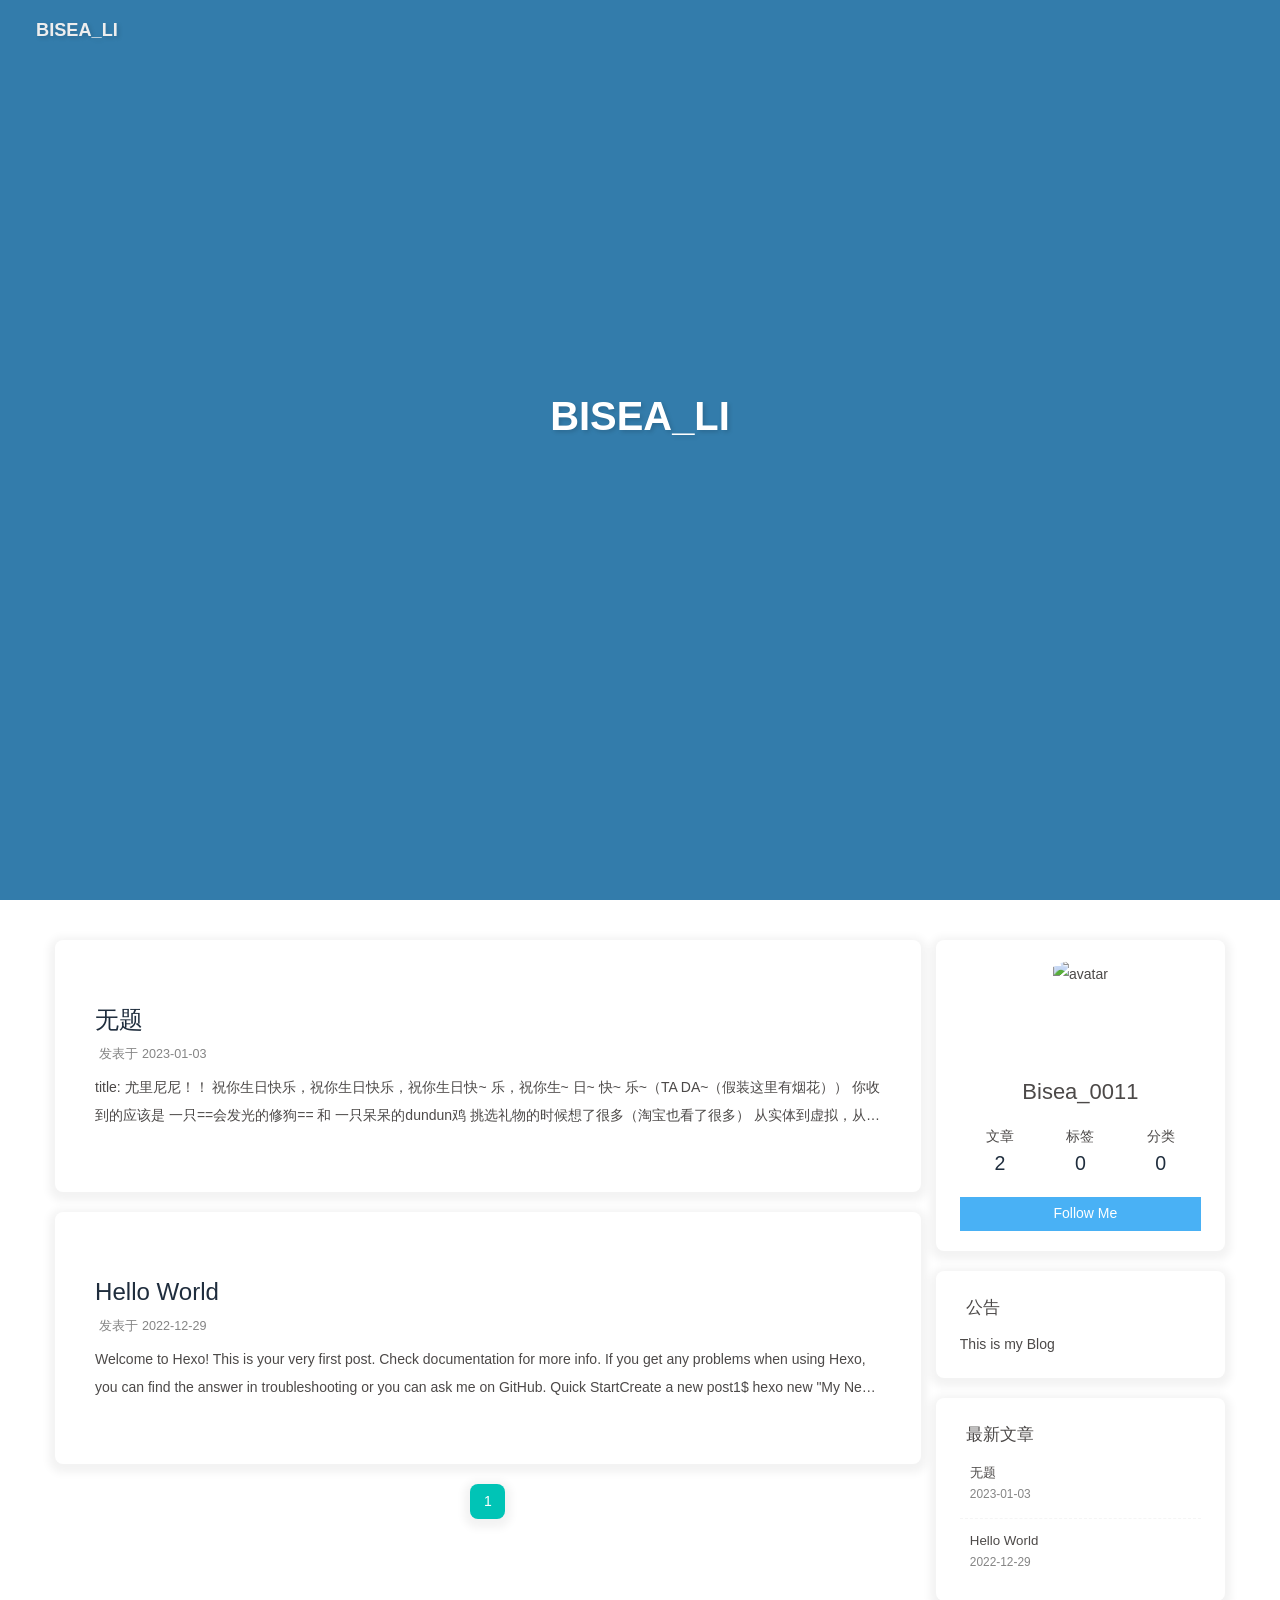
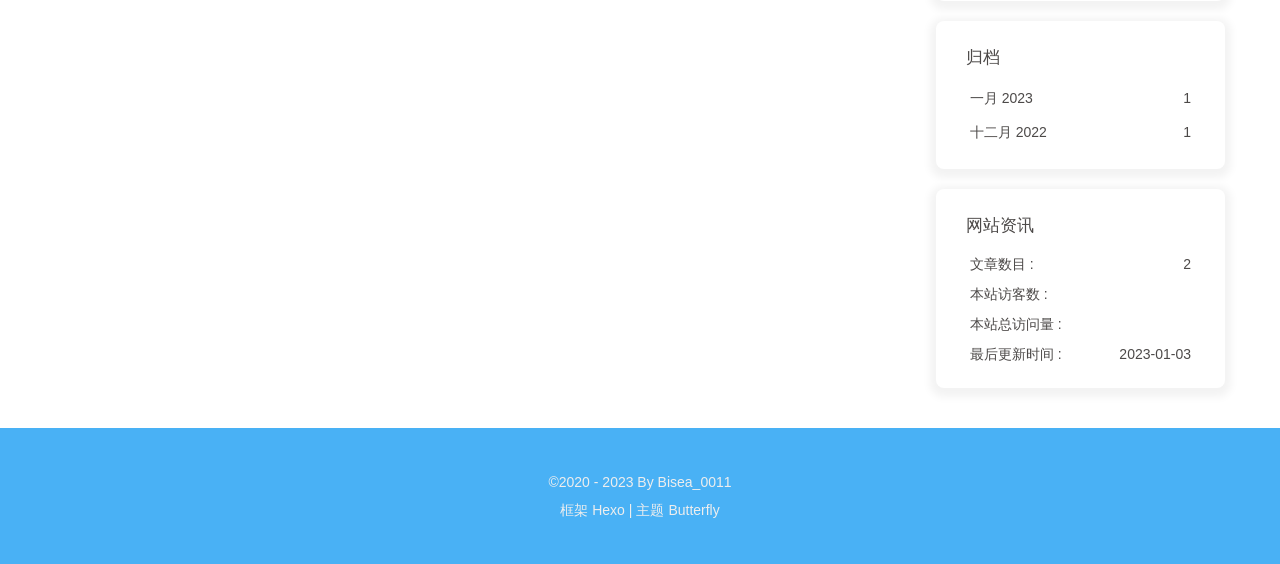
==== commit 0a072244: "Site updated: 2023-01-03 13:24:41" ====
--- a/index.html
+++ b/index.html
@@ -52,7 +52,7 @@
   isHome: true,
   isHighlightShrink: false,
   isToc: false,
-  postUpdate: '2023-01-03 13:10:11'
+  postUpdate: '2023-01-03 13:24:34'
 }</script><noscript><style type="text/css">
   #nav {
     opacity: 1
@@ -142,7 +142,8 @@
     }
     detectApple()
     })(window)</script><meta name="generator" content="Hexo 6.3.0"><link rel="alternate" href="/atom.xml" title="BISEA_LI" type="application/atom+xml">
-</head><body><div id="sidebar"><div id="menu-mask"></div><div id="sidebar-menus"><div class="avatar-img is-center"><img src="https://i.loli.net/2021/02/24/5O1day2nriDzjSu.png" onerror="onerror=null;src='/img/friend_404.gif'" alt="avatar"/></div><div class="sidebar-site-data site-data is-center"><a href="/archives/"><div class="headline">文章</div><div class="length-num">3</div></a><a href="/tags/"><div class="headline">标签</div><div class="length-num">0</div></a><a href="/categories/"><div class="headline">分类</div><div class="length-num">0</div></a></div><hr/></div></div><div class="page" id="body-wrap"><header class="full_page" id="page-header"><nav id="nav"><span id="blog-info"><a href="/" title="BISEA_LI"><span class="site-name">BISEA_LI</span></a></span><div id="menus"><div id="toggle-menu"><a class="site-page"><i class="fas fa-bars fa-fw"></i></a></div></div></nav><div id="site-info"><h1 id="site-title">BISEA_LI</h1></div><div id="scroll-down"><i class="fas fa-angle-down scroll-down-effects"></i></div></header><main class="layout" id="content-inner"><div class="recent-posts" id="recent-posts"><div class="recent-post-item"><div class="recent-post-info no-cover"><a class="article-title" href="/2023/01/03/%E5%B0%A4%E9%87%8C%E5%B0%BC%E5%B0%BC%EF%BC%81%EF%BC%81/" title="无题">无题</a><div class="article-meta-wrap"><span class="post-meta-date"><i class="far fa-calendar-alt"></i><span class="article-meta-label">发表于</span><time datetime="2023-01-03T05:09:44.292Z" title="发表于 2023-01-03 13:09:44">2023-01-03</time></span></div><div class="content">尤里尼尼！！祝你生日快乐，祝你生日快乐，祝你生日快~ 乐，祝你生~ 日~ 快~ 乐~（TA DA~（假装这里有烟花））
+</head><body><div id="sidebar"><div id="menu-mask"></div><div id="sidebar-menus"><div class="avatar-img is-center"><img src="https://i.loli.net/2021/02/24/5O1day2nriDzjSu.png" onerror="onerror=null;src='/img/friend_404.gif'" alt="avatar"/></div><div class="sidebar-site-data site-data is-center"><a href="/archives/"><div class="headline">文章</div><div class="length-num">2</div></a><a href="/tags/"><div class="headline">标签</div><div class="length-num">0</div></a><a href="/categories/"><div class="headline">分类</div><div class="length-num">0</div></a></div><hr/></div></div><div class="page" id="body-wrap"><header class="full_page" id="page-header"><nav id="nav"><span id="blog-info"><a href="/" title="BISEA_LI"><span class="site-name">BISEA_LI</span></a></span><div id="menus"><div id="toggle-menu"><a class="site-page"><i class="fas fa-bars fa-fw"></i></a></div></div></nav><div id="site-info"><h1 id="site-title">BISEA_LI</h1></div><div id="scroll-down"><i class="fas fa-angle-down scroll-down-effects"></i></div></header><main class="layout" id="content-inner"><div class="recent-posts" id="recent-posts"><div class="recent-post-item"><div class="recent-post-info no-cover"><a class="article-title" href="/2023/01/03/%E5%B0%A4%E9%87%8C%E5%B0%BC%E5%B0%BC%EF%BC%81%EF%BC%81/" title="无题">无题</a><div class="article-meta-wrap"><span class="post-meta-date"><i class="far fa-calendar-alt"></i><span class="article-meta-label">发表于</span><time datetime="2023-01-03T05:09:44.292Z" title="发表于 2023-01-03 13:09:44">2023-01-03</time></span></div><div class="content">title: 尤里尼尼！！
+祝你生日快乐，祝你生日快乐，祝你生日快~ 乐，祝你生~ 日~ 快~ 乐~（TA DA~（假装这里有烟花））
 你收到的应该是 一只&#x3D;&#x3D;会发光的修狗&#x3D;&#x3D; 和 一只呆呆的dundun鸡
 挑选礼物的时候想了很多（淘宝也看了很多）
 从实体到虚拟，从现成到自制，
@@ -155,7 +156,6 @@
 放心dundun鸡绝不会有半句怨言！
 因为，它是
 dundun鸡。汇报完毕~
-</div></div></div><div class="recent-post-item"><div class="recent-post-info no-cover"><a class="article-title" href="/2022/12/29/TEST/" title="无题">无题</a><div class="article-meta-wrap"><span class="post-meta-date"><i class="far fa-calendar-alt"></i><span class="article-meta-label">发表于</span><time datetime="2022-12-29T14:32:31.591Z" title="发表于 2022-12-29 22:32:31">2022-12-29</time></span></div><div class="content">This is My First BlogTA DA!! :
 </div></div></div><div class="recent-post-item"><div class="recent-post-info no-cover"><a class="article-title" href="/2022/12/29/hello-world/" title="Hello World">Hello World</a><div class="article-meta-wrap"><span class="post-meta-date"><i class="far fa-calendar-alt"></i><span class="article-meta-label">发表于</span><time datetime="2022-12-29T13:15:36.729Z" title="发表于 2022-12-29 21:15:36">2022-12-29</time></span></div><div class="content">Welcome to Hexo! This is your very first post. Check documentation for more info. If you get any problems when using Hexo, you can find the answer in troubleshooting or you can ask me on GitHub.
 Quick StartCreate a new post1$ hexo new &quot;My New Post&quot;
 
@@ -169,4 +169,4 @@
 Deploy to remote sites1$ hexo deploy
 
 More info: Deployment
-</div></div></div><nav id="pagination"><div class="pagination"><span class="page-number current">1</span></div></nav></div><div class="aside-content" id="aside-content"><div class="card-widget card-info"><div class="is-center"><div class="avatar-img"><img src="https://i.loli.net/2021/02/24/5O1day2nriDzjSu.png" onerror="this.onerror=null;this.src='/img/friend_404.gif'" alt="avatar"/></div><div class="author-info__name">Bisea_0011</div><div class="author-info__description"></div></div><div class="card-info-data site-data is-center"><a href="/archives/"><div class="headline">文章</div><div class="length-num">3</div></a><a href="/tags/"><div class="headline">标签</div><div class="length-num">0</div></a><a href="/categories/"><div class="headline">分类</div><div class="length-num">0</div></a></div><a id="card-info-btn" target="_blank" rel="noopener" href="https://github.com/xxxxxx"><i class="fab fa-github"></i><span>Follow Me</span></a></div><div class="card-widget card-announcement"><div class="item-headline"><i class="fas fa-bullhorn fa-shake"></i><span>公告</span></div><div class="announcement_content">This is my Blog</div></div><div class="sticky_layout"><div class="card-widget card-recent-post"><div class="item-headline"><i class="fas fa-history"></i><span>最新文章</span></div><div class="aside-list"><div class="aside-list-item no-cover"><div class="content"><a class="title" href="/2023/01/03/%E5%B0%A4%E9%87%8C%E5%B0%BC%E5%B0%BC%EF%BC%81%EF%BC%81/" title="无题">无题</a><time datetime="2023-01-03T05:09:44.292Z" title="发表于 2023-01-03 13:09:44">2023-01-03</time></div></div><div class="aside-list-item no-cover"><div class="content"><a class="title" href="/2022/12/29/TEST/" title="无题">无题</a><time datetime="2022-12-29T14:32:31.591Z" title="发表于 2022-12-29 22:32:31">2022-12-29</time></div></div><div class="aside-list-item no-cover"><div class="content"><a class="title" href="/2022/12/29/hello-world/" title="Hello World">Hello World</a><time datetime="2022-12-29T13:15:36.729Z" title="发表于 2022-12-29 21:15:36">2022-12-29</time></div></div></div></div><div class="card-widget card-archives"><div class="item-headline"><i class="fas fa-archive"></i><span>归档</span></div><ul class="card-archive-list"><li class="card-archive-list-item"><a class="card-archive-list-link" href="/archives/2023/01/"><span class="card-archive-list-date">一月 2023</span><span class="card-archive-list-count">1</span></a></li><li class="card-archive-list-item"><a class="card-archive-list-link" href="/archives/2022/12/"><span class="card-archive-list-date">十二月 2022</span><span class="card-archive-list-count">2</span></a></li></ul></div><div class="card-widget card-webinfo"><div class="item-headline"><i class="fas fa-chart-line"></i><span>网站资讯</span></div><div class="webinfo"><div class="webinfo-item"><div class="item-name">文章数目 :</div><div class="item-count">3</div></div><div class="webinfo-item"><div class="item-name">本站访客数 :</div><div class="item-count" id="busuanzi_value_site_uv"><i class="fa-solid fa-spinner fa-spin"></i></div></div><div class="webinfo-item"><div class="item-name">本站总访问量 :</div><div class="item-count" id="busuanzi_value_site_pv"><i class="fa-solid fa-spinner fa-spin"></i></div></div><div class="webinfo-item"><div class="item-name">最后更新时间 :</div><div class="item-count" id="last-push-date" data-lastPushDate="2023-01-03T05:10:11.455Z"><i class="fa-solid fa-spinner fa-spin"></i></div></div></div></div></div></div></main><footer id="footer"><div id="footer-wrap"><div class="copyright">&copy;2020 - 2023 By Bisea_0011</div><div class="framework-info"><span>框架 </span><a target="_blank" rel="noopener" href="https://hexo.io">Hexo</a><span class="footer-separator">|</span><span>主题 </span><a target="_blank" rel="noopener" href="https://github.com/jerryc127/hexo-theme-butterfly">Butterfly</a></div></div></footer></div><div id="rightside"><div id="rightside-config-hide"><button id="darkmode" type="button" title="浅色和深色模式转换"><i class="fas fa-adjust"></i></button><button id="hide-aside-btn" type="button" title="单栏和双栏切换"><i class="fas fa-arrows-alt-h"></i></button></div><div id="rightside-config-show"><button id="rightside_config" type="button" title="设置"><i class="fas fa-cog fa-spin"></i></button><button id="go-up" type="button" title="回到顶部"><span class="scroll-percent"></span><i class="fas fa-arrow-up"></i></button></div></div><div><script src="/js/utils.js"></script><script src="/js/main.js"></script><script src="https://cdn.jsdelivr.net/npm/@fancyapps/ui/dist/fancybox.umd.min.js"></script><div class="js-pjax"></div><script async data-pjax src="//busuanzi.ibruce.info/busuanzi/2.3/busuanzi.pure.mini.js"></script></div></body></html>+</div></div></div><nav id="pagination"><div class="pagination"><span class="page-number current">1</span></div></nav></div><div class="aside-content" id="aside-content"><div class="card-widget card-info"><div class="is-center"><div class="avatar-img"><img src="https://i.loli.net/2021/02/24/5O1day2nriDzjSu.png" onerror="this.onerror=null;this.src='/img/friend_404.gif'" alt="avatar"/></div><div class="author-info__name">Bisea_0011</div><div class="author-info__description"></div></div><div class="card-info-data site-data is-center"><a href="/archives/"><div class="headline">文章</div><div class="length-num">2</div></a><a href="/tags/"><div class="headline">标签</div><div class="length-num">0</div></a><a href="/categories/"><div class="headline">分类</div><div class="length-num">0</div></a></div><a id="card-info-btn" target="_blank" rel="noopener" href="https://github.com/xxxxxx"><i class="fab fa-github"></i><span>Follow Me</span></a></div><div class="card-widget card-announcement"><div class="item-headline"><i class="fas fa-bullhorn fa-shake"></i><span>公告</span></div><div class="announcement_content">This is my Blog</div></div><div class="sticky_layout"><div class="card-widget card-recent-post"><div class="item-headline"><i class="fas fa-history"></i><span>最新文章</span></div><div class="aside-list"><div class="aside-list-item no-cover"><div class="content"><a class="title" href="/2023/01/03/%E5%B0%A4%E9%87%8C%E5%B0%BC%E5%B0%BC%EF%BC%81%EF%BC%81/" title="无题">无题</a><time datetime="2023-01-03T05:09:44.292Z" title="发表于 2023-01-03 13:09:44">2023-01-03</time></div></div><div class="aside-list-item no-cover"><div class="content"><a class="title" href="/2022/12/29/hello-world/" title="Hello World">Hello World</a><time datetime="2022-12-29T13:15:36.729Z" title="发表于 2022-12-29 21:15:36">2022-12-29</time></div></div></div></div><div class="card-widget card-archives"><div class="item-headline"><i class="fas fa-archive"></i><span>归档</span></div><ul class="card-archive-list"><li class="card-archive-list-item"><a class="card-archive-list-link" href="/archives/2023/01/"><span class="card-archive-list-date">一月 2023</span><span class="card-archive-list-count">1</span></a></li><li class="card-archive-list-item"><a class="card-archive-list-link" href="/archives/2022/12/"><span class="card-archive-list-date">十二月 2022</span><span class="card-archive-list-count">1</span></a></li></ul></div><div class="card-widget card-webinfo"><div class="item-headline"><i class="fas fa-chart-line"></i><span>网站资讯</span></div><div class="webinfo"><div class="webinfo-item"><div class="item-name">文章数目 :</div><div class="item-count">2</div></div><div class="webinfo-item"><div class="item-name">本站访客数 :</div><div class="item-count" id="busuanzi_value_site_uv"><i class="fa-solid fa-spinner fa-spin"></i></div></div><div class="webinfo-item"><div class="item-name">本站总访问量 :</div><div class="item-count" id="busuanzi_value_site_pv"><i class="fa-solid fa-spinner fa-spin"></i></div></div><div class="webinfo-item"><div class="item-name">最后更新时间 :</div><div class="item-count" id="last-push-date" data-lastPushDate="2023-01-03T05:24:34.783Z"><i class="fa-solid fa-spinner fa-spin"></i></div></div></div></div></div></div></main><footer id="footer"><div id="footer-wrap"><div class="copyright">&copy;2020 - 2023 By Bisea_0011</div><div class="framework-info"><span>框架 </span><a target="_blank" rel="noopener" href="https://hexo.io">Hexo</a><span class="footer-separator">|</span><span>主题 </span><a target="_blank" rel="noopener" href="https://github.com/jerryc127/hexo-theme-butterfly">Butterfly</a></div></div></footer></div><div id="rightside"><div id="rightside-config-hide"><button id="darkmode" type="button" title="浅色和深色模式转换"><i class="fas fa-adjust"></i></button><button id="hide-aside-btn" type="button" title="单栏和双栏切换"><i class="fas fa-arrows-alt-h"></i></button></div><div id="rightside-config-show"><button id="rightside_config" type="button" title="设置"><i class="fas fa-cog fa-spin"></i></button><button id="go-up" type="button" title="回到顶部"><span class="scroll-percent"></span><i class="fas fa-arrow-up"></i></button></div></div><div><script src="/js/utils.js"></script><script src="/js/main.js"></script><script src="https://cdn.jsdelivr.net/npm/@fancyapps/ui/dist/fancybox.umd.min.js"></script><div class="js-pjax"></div><script async data-pjax src="//busuanzi.ibruce.info/busuanzi/2.3/busuanzi.pure.mini.js"></script></div></body></html>
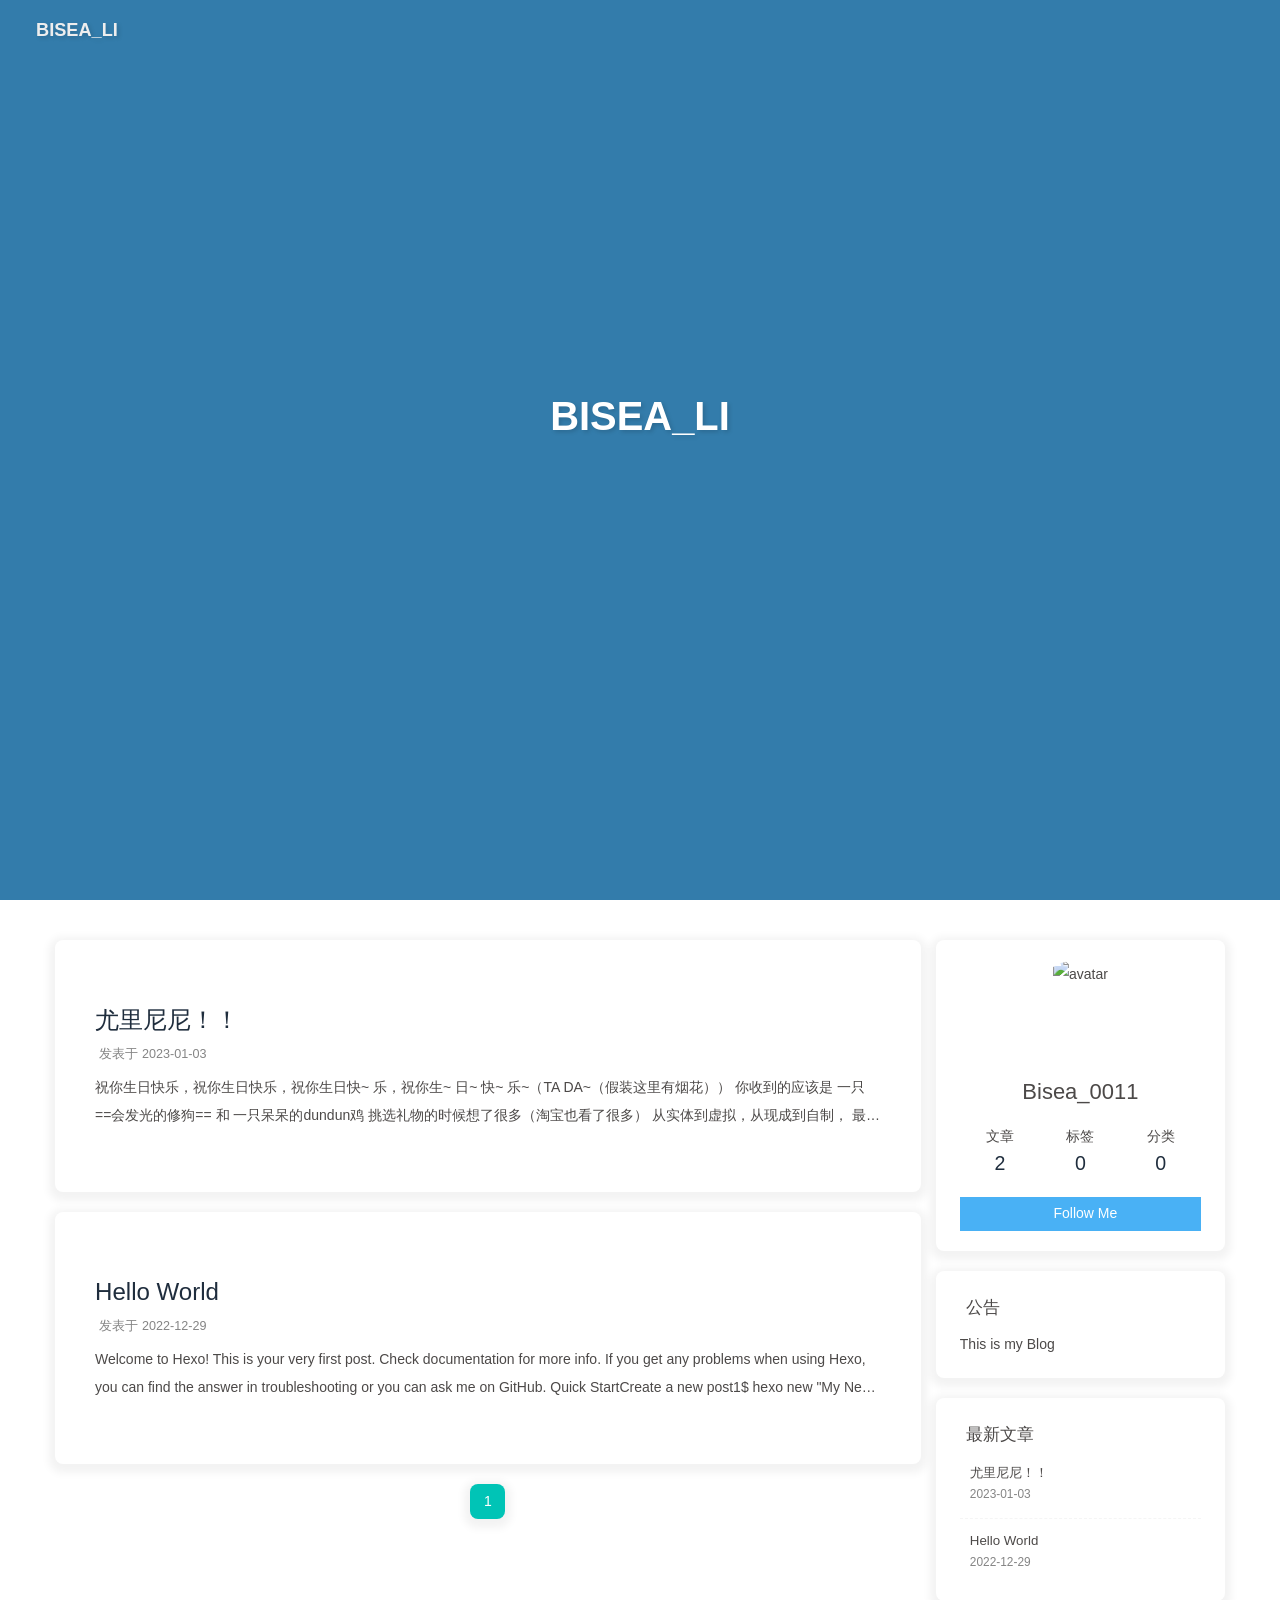
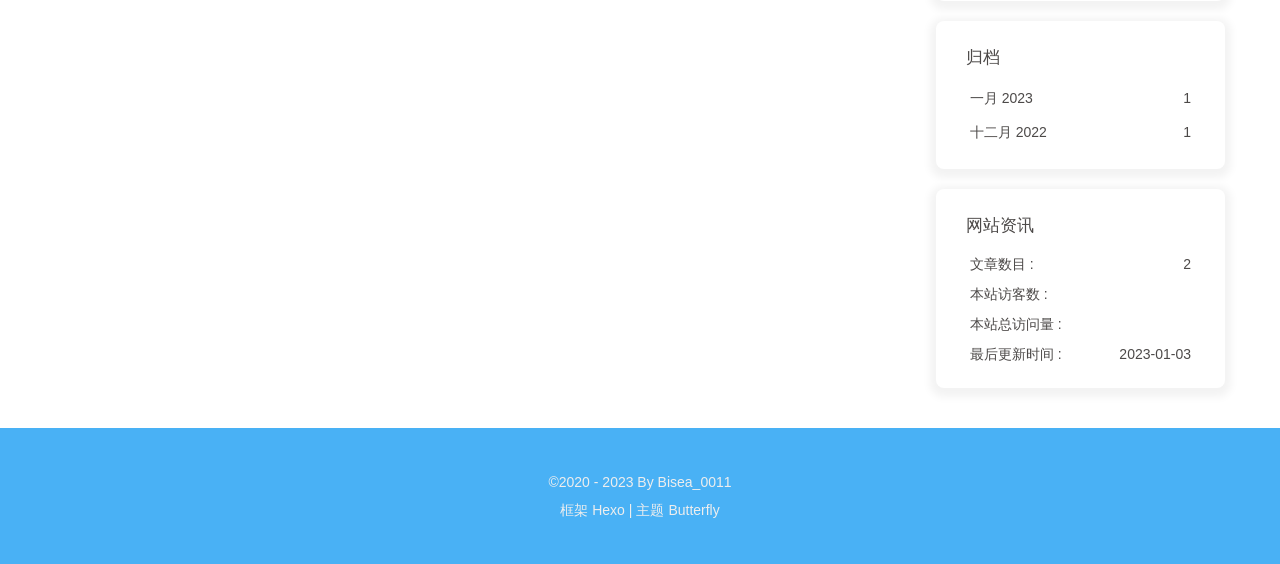
==== commit dbc12a5d: "Site updated: 2023-01-03 13:33:01" ====
--- a/index.html
+++ b/index.html
@@ -52,7 +52,7 @@
   isHome: true,
   isHighlightShrink: false,
   isToc: false,
-  postUpdate: '2023-01-03 13:24:34'
+  postUpdate: '2023-01-03 13:32:56'
 }</script><noscript><style type="text/css">
   #nav {
     opacity: 1
@@ -142,8 +142,7 @@
     }
     detectApple()
     })(window)</script><meta name="generator" content="Hexo 6.3.0"><link rel="alternate" href="/atom.xml" title="BISEA_LI" type="application/atom+xml">
-</head><body><div id="sidebar"><div id="menu-mask"></div><div id="sidebar-menus"><div class="avatar-img is-center"><img src="https://i.loli.net/2021/02/24/5O1day2nriDzjSu.png" onerror="onerror=null;src='/img/friend_404.gif'" alt="avatar"/></div><div class="sidebar-site-data site-data is-center"><a href="/archives/"><div class="headline">文章</div><div class="length-num">2</div></a><a href="/tags/"><div class="headline">标签</div><div class="length-num">0</div></a><a href="/categories/"><div class="headline">分类</div><div class="length-num">0</div></a></div><hr/></div></div><div class="page" id="body-wrap"><header class="full_page" id="page-header"><nav id="nav"><span id="blog-info"><a href="/" title="BISEA_LI"><span class="site-name">BISEA_LI</span></a></span><div id="menus"><div id="toggle-menu"><a class="site-page"><i class="fas fa-bars fa-fw"></i></a></div></div></nav><div id="site-info"><h1 id="site-title">BISEA_LI</h1></div><div id="scroll-down"><i class="fas fa-angle-down scroll-down-effects"></i></div></header><main class="layout" id="content-inner"><div class="recent-posts" id="recent-posts"><div class="recent-post-item"><div class="recent-post-info no-cover"><a class="article-title" href="/2023/01/03/%E5%B0%A4%E9%87%8C%E5%B0%BC%E5%B0%BC%EF%BC%81%EF%BC%81/" title="无题">无题</a><div class="article-meta-wrap"><span class="post-meta-date"><i class="far fa-calendar-alt"></i><span class="article-meta-label">发表于</span><time datetime="2023-01-03T05:09:44.292Z" title="发表于 2023-01-03 13:09:44">2023-01-03</time></span></div><div class="content">title: 尤里尼尼！！
-祝你生日快乐，祝你生日快乐，祝你生日快~ 乐，祝你生~ 日~ 快~ 乐~（TA DA~（假装这里有烟花））
+</head><body><div id="sidebar"><div id="menu-mask"></div><div id="sidebar-menus"><div class="avatar-img is-center"><img src="https://i.loli.net/2021/02/24/5O1day2nriDzjSu.png" onerror="onerror=null;src='/img/friend_404.gif'" alt="avatar"/></div><div class="sidebar-site-data site-data is-center"><a href="/archives/"><div class="headline">文章</div><div class="length-num">2</div></a><a href="/tags/"><div class="headline">标签</div><div class="length-num">0</div></a><a href="/categories/"><div class="headline">分类</div><div class="length-num">0</div></a></div><hr/></div></div><div class="page" id="body-wrap"><header class="full_page" id="page-header"><nav id="nav"><span id="blog-info"><a href="/" title="BISEA_LI"><span class="site-name">BISEA_LI</span></a></span><div id="menus"><div id="toggle-menu"><a class="site-page"><i class="fas fa-bars fa-fw"></i></a></div></div></nav><div id="site-info"><h1 id="site-title">BISEA_LI</h1></div><div id="scroll-down"><i class="fas fa-angle-down scroll-down-effects"></i></div></header><main class="layout" id="content-inner"><div class="recent-posts" id="recent-posts"><div class="recent-post-item"><div class="recent-post-info no-cover"><a class="article-title" href="/2023/01/03/%E5%B0%A4%E9%87%8C%E5%B0%BC%E5%B0%BC%EF%BC%81%EF%BC%81-1/" title="尤里尼尼！！">尤里尼尼！！</a><div class="article-meta-wrap"><span class="post-meta-date"><i class="far fa-calendar-alt"></i><span class="article-meta-label">发表于</span><time datetime="2023-01-03T05:32:00.000Z" title="发表于 2023-01-03 13:32:00">2023-01-03</time></span></div><div class="content">祝你生日快乐，祝你生日快乐，祝你生日快~ 乐，祝你生~ 日~ 快~ 乐~（TA DA~（假装这里有烟花））
 你收到的应该是 一只&#x3D;&#x3D;会发光的修狗&#x3D;&#x3D; 和 一只呆呆的dundun鸡
 挑选礼物的时候想了很多（淘宝也看了很多）
 从实体到虚拟，从现成到自制，
@@ -169,4 +168,4 @@
 Deploy to remote sites1$ hexo deploy
 
 More info: Deployment
-</div></div></div><nav id="pagination"><div class="pagination"><span class="page-number current">1</span></div></nav></div><div class="aside-content" id="aside-content"><div class="card-widget card-info"><div class="is-center"><div class="avatar-img"><img src="https://i.loli.net/2021/02/24/5O1day2nriDzjSu.png" onerror="this.onerror=null;this.src='/img/friend_404.gif'" alt="avatar"/></div><div class="author-info__name">Bisea_0011</div><div class="author-info__description"></div></div><div class="card-info-data site-data is-center"><a href="/archives/"><div class="headline">文章</div><div class="length-num">2</div></a><a href="/tags/"><div class="headline">标签</div><div class="length-num">0</div></a><a href="/categories/"><div class="headline">分类</div><div class="length-num">0</div></a></div><a id="card-info-btn" target="_blank" rel="noopener" href="https://github.com/xxxxxx"><i class="fab fa-github"></i><span>Follow Me</span></a></div><div class="card-widget card-announcement"><div class="item-headline"><i class="fas fa-bullhorn fa-shake"></i><span>公告</span></div><div class="announcement_content">This is my Blog</div></div><div class="sticky_layout"><div class="card-widget card-recent-post"><div class="item-headline"><i class="fas fa-history"></i><span>最新文章</span></div><div class="aside-list"><div class="aside-list-item no-cover"><div class="content"><a class="title" href="/2023/01/03/%E5%B0%A4%E9%87%8C%E5%B0%BC%E5%B0%BC%EF%BC%81%EF%BC%81/" title="无题">无题</a><time datetime="2023-01-03T05:09:44.292Z" title="发表于 2023-01-03 13:09:44">2023-01-03</time></div></div><div class="aside-list-item no-cover"><div class="content"><a class="title" href="/2022/12/29/hello-world/" title="Hello World">Hello World</a><time datetime="2022-12-29T13:15:36.729Z" title="发表于 2022-12-29 21:15:36">2022-12-29</time></div></div></div></div><div class="card-widget card-archives"><div class="item-headline"><i class="fas fa-archive"></i><span>归档</span></div><ul class="card-archive-list"><li class="card-archive-list-item"><a class="card-archive-list-link" href="/archives/2023/01/"><span class="card-archive-list-date">一月 2023</span><span class="card-archive-list-count">1</span></a></li><li class="card-archive-list-item"><a class="card-archive-list-link" href="/archives/2022/12/"><span class="card-archive-list-date">十二月 2022</span><span class="card-archive-list-count">1</span></a></li></ul></div><div class="card-widget card-webinfo"><div class="item-headline"><i class="fas fa-chart-line"></i><span>网站资讯</span></div><div class="webinfo"><div class="webinfo-item"><div class="item-name">文章数目 :</div><div class="item-count">2</div></div><div class="webinfo-item"><div class="item-name">本站访客数 :</div><div class="item-count" id="busuanzi_value_site_uv"><i class="fa-solid fa-spinner fa-spin"></i></div></div><div class="webinfo-item"><div class="item-name">本站总访问量 :</div><div class="item-count" id="busuanzi_value_site_pv"><i class="fa-solid fa-spinner fa-spin"></i></div></div><div class="webinfo-item"><div class="item-name">最后更新时间 :</div><div class="item-count" id="last-push-date" data-lastPushDate="2023-01-03T05:24:34.783Z"><i class="fa-solid fa-spinner fa-spin"></i></div></div></div></div></div></div></main><footer id="footer"><div id="footer-wrap"><div class="copyright">&copy;2020 - 2023 By Bisea_0011</div><div class="framework-info"><span>框架 </span><a target="_blank" rel="noopener" href="https://hexo.io">Hexo</a><span class="footer-separator">|</span><span>主题 </span><a target="_blank" rel="noopener" href="https://github.com/jerryc127/hexo-theme-butterfly">Butterfly</a></div></div></footer></div><div id="rightside"><div id="rightside-config-hide"><button id="darkmode" type="button" title="浅色和深色模式转换"><i class="fas fa-adjust"></i></button><button id="hide-aside-btn" type="button" title="单栏和双栏切换"><i class="fas fa-arrows-alt-h"></i></button></div><div id="rightside-config-show"><button id="rightside_config" type="button" title="设置"><i class="fas fa-cog fa-spin"></i></button><button id="go-up" type="button" title="回到顶部"><span class="scroll-percent"></span><i class="fas fa-arrow-up"></i></button></div></div><div><script src="/js/utils.js"></script><script src="/js/main.js"></script><script src="https://cdn.jsdelivr.net/npm/@fancyapps/ui/dist/fancybox.umd.min.js"></script><div class="js-pjax"></div><script async data-pjax src="//busuanzi.ibruce.info/busuanzi/2.3/busuanzi.pure.mini.js"></script></div></body></html>+</div></div></div><nav id="pagination"><div class="pagination"><span class="page-number current">1</span></div></nav></div><div class="aside-content" id="aside-content"><div class="card-widget card-info"><div class="is-center"><div class="avatar-img"><img src="https://i.loli.net/2021/02/24/5O1day2nriDzjSu.png" onerror="this.onerror=null;this.src='/img/friend_404.gif'" alt="avatar"/></div><div class="author-info__name">Bisea_0011</div><div class="author-info__description"></div></div><div class="card-info-data site-data is-center"><a href="/archives/"><div class="headline">文章</div><div class="length-num">2</div></a><a href="/tags/"><div class="headline">标签</div><div class="length-num">0</div></a><a href="/categories/"><div class="headline">分类</div><div class="length-num">0</div></a></div><a id="card-info-btn" target="_blank" rel="noopener" href="https://github.com/xxxxxx"><i class="fab fa-github"></i><span>Follow Me</span></a></div><div class="card-widget card-announcement"><div class="item-headline"><i class="fas fa-bullhorn fa-shake"></i><span>公告</span></div><div class="announcement_content">This is my Blog</div></div><div class="sticky_layout"><div class="card-widget card-recent-post"><div class="item-headline"><i class="fas fa-history"></i><span>最新文章</span></div><div class="aside-list"><div class="aside-list-item no-cover"><div class="content"><a class="title" href="/2023/01/03/%E5%B0%A4%E9%87%8C%E5%B0%BC%E5%B0%BC%EF%BC%81%EF%BC%81-1/" title="尤里尼尼！！">尤里尼尼！！</a><time datetime="2023-01-03T05:32:00.000Z" title="发表于 2023-01-03 13:32:00">2023-01-03</time></div></div><div class="aside-list-item no-cover"><div class="content"><a class="title" href="/2022/12/29/hello-world/" title="Hello World">Hello World</a><time datetime="2022-12-29T13:15:36.729Z" title="发表于 2022-12-29 21:15:36">2022-12-29</time></div></div></div></div><div class="card-widget card-archives"><div class="item-headline"><i class="fas fa-archive"></i><span>归档</span></div><ul class="card-archive-list"><li class="card-archive-list-item"><a class="card-archive-list-link" href="/archives/2023/01/"><span class="card-archive-list-date">一月 2023</span><span class="card-archive-list-count">1</span></a></li><li class="card-archive-list-item"><a class="card-archive-list-link" href="/archives/2022/12/"><span class="card-archive-list-date">十二月 2022</span><span class="card-archive-list-count">1</span></a></li></ul></div><div class="card-widget card-webinfo"><div class="item-headline"><i class="fas fa-chart-line"></i><span>网站资讯</span></div><div class="webinfo"><div class="webinfo-item"><div class="item-name">文章数目 :</div><div class="item-count">2</div></div><div class="webinfo-item"><div class="item-name">本站访客数 :</div><div class="item-count" id="busuanzi_value_site_uv"><i class="fa-solid fa-spinner fa-spin"></i></div></div><div class="webinfo-item"><div class="item-name">本站总访问量 :</div><div class="item-count" id="busuanzi_value_site_pv"><i class="fa-solid fa-spinner fa-spin"></i></div></div><div class="webinfo-item"><div class="item-name">最后更新时间 :</div><div class="item-count" id="last-push-date" data-lastPushDate="2023-01-03T05:32:56.184Z"><i class="fa-solid fa-spinner fa-spin"></i></div></div></div></div></div></div></main><footer id="footer"><div id="footer-wrap"><div class="copyright">&copy;2020 - 2023 By Bisea_0011</div><div class="framework-info"><span>框架 </span><a target="_blank" rel="noopener" href="https://hexo.io">Hexo</a><span class="footer-separator">|</span><span>主题 </span><a target="_blank" rel="noopener" href="https://github.com/jerryc127/hexo-theme-butterfly">Butterfly</a></div></div></footer></div><div id="rightside"><div id="rightside-config-hide"><button id="darkmode" type="button" title="浅色和深色模式转换"><i class="fas fa-adjust"></i></button><button id="hide-aside-btn" type="button" title="单栏和双栏切换"><i class="fas fa-arrows-alt-h"></i></button></div><div id="rightside-config-show"><button id="rightside_config" type="button" title="设置"><i class="fas fa-cog fa-spin"></i></button><button id="go-up" type="button" title="回到顶部"><span class="scroll-percent"></span><i class="fas fa-arrow-up"></i></button></div></div><div><script src="/js/utils.js"></script><script src="/js/main.js"></script><script src="https://cdn.jsdelivr.net/npm/@fancyapps/ui/dist/fancybox.umd.min.js"></script><div class="js-pjax"></div><script async data-pjax src="//busuanzi.ibruce.info/busuanzi/2.3/busuanzi.pure.mini.js"></script></div></body></html>
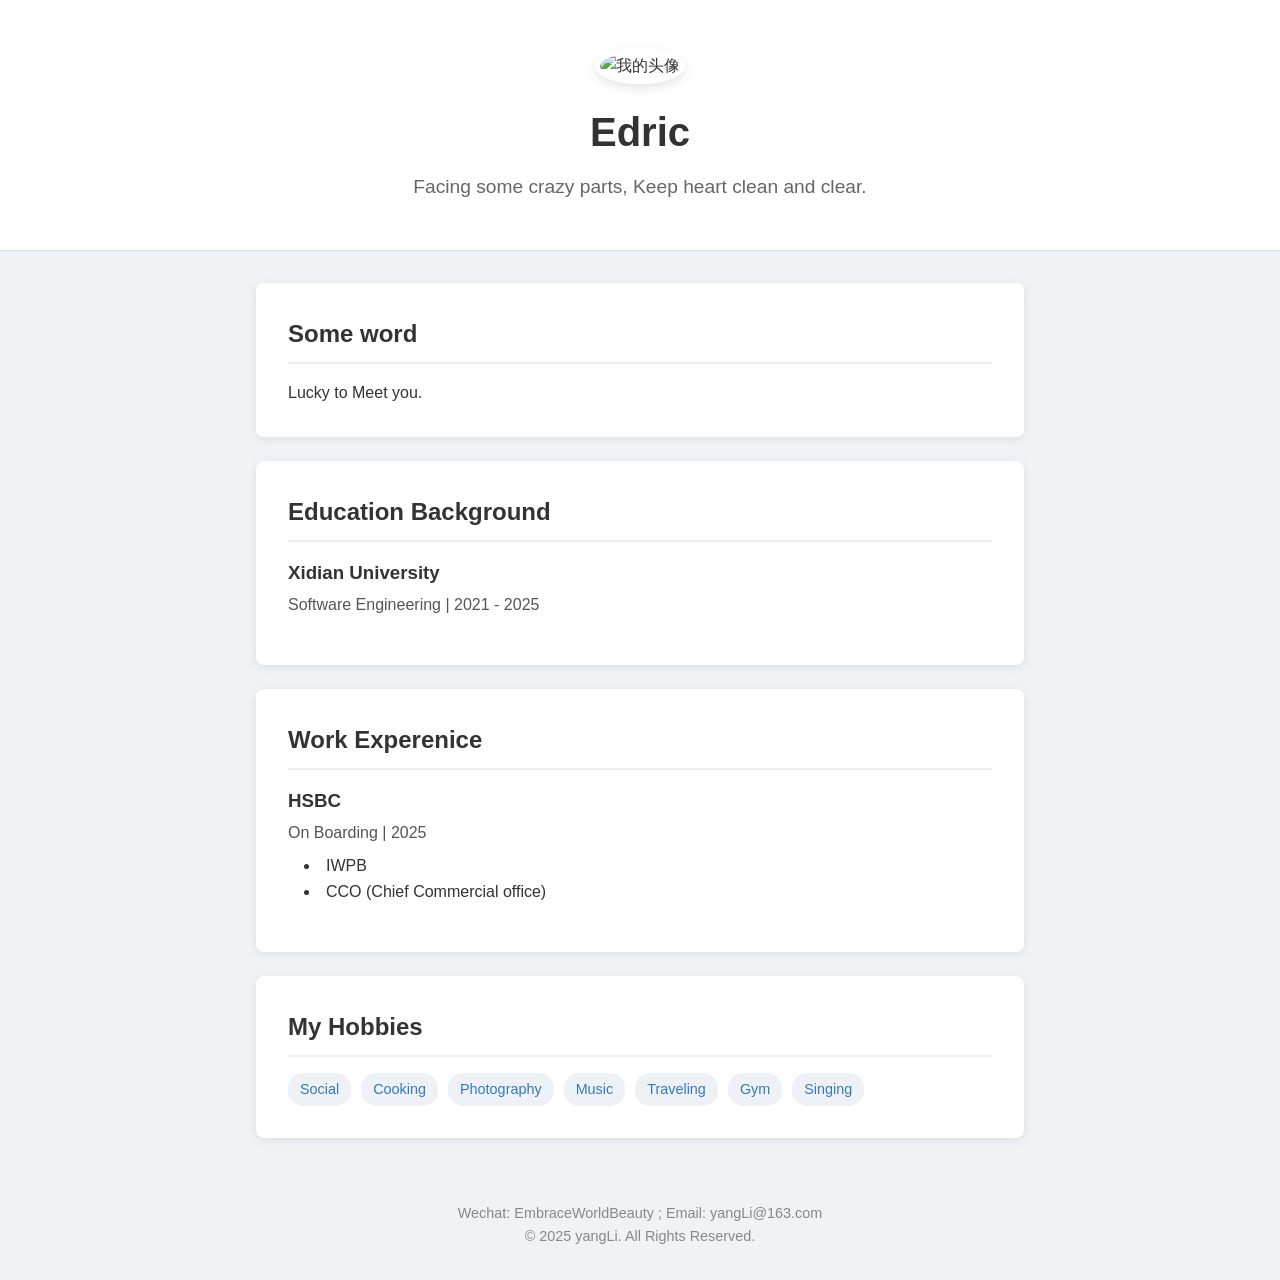
==== commit b4d89198: "Add files via upload" ====
--- a/index.html
+++ b/index.html
@@ -1,171 +1,66 @@
-<!DOCTYPE html><html lang="zh-CN" data-theme="light"><head><meta charset="UTF-8"><meta http-equiv="X-UA-Compatible" content="IE=edge"><meta name="viewport" content="width=device-width, initial-scale=1.0, maximum-scale=1.0, user-scalable=no"><title>BISEA_LI</title><meta name="author" content="Bisea_0011"><meta name="copyright" content="Bisea_0011"><meta name="format-detection" content="telephone=no"><meta name="theme-color" content="#ffffff"><meta property="og:type" content="website">
-<meta property="og:title" content="BISEA_LI">
-<meta property="og:url" content="http://example.com/index.html">
-<meta property="og:site_name" content="BISEA_LI">
-<meta property="og:locale" content="zh_CN">
-<meta property="og:image" content="https://i.loli.net/2021/02/24/5O1day2nriDzjSu.png">
-<meta property="article:author" content="Bisea_0011">
-<meta name="twitter:card" content="summary">
-<meta name="twitter:image" content="https://i.loli.net/2021/02/24/5O1day2nriDzjSu.png"><link rel="shortcut icon" href="/img/favicon.png"><link rel="canonical" href="http://example.com/index.html"><link rel="preconnect" href="//cdn.jsdelivr.net"/><link rel="preconnect" href="//busuanzi.ibruce.info"/><link rel="stylesheet" href="/css/index.css"><link rel="stylesheet" href="https://cdn.jsdelivr.net/npm/@fortawesome/fontawesome-free/css/all.min.css" media="print" onload="this.media='all'"><link rel="stylesheet" href="https://cdn.jsdelivr.net/npm/@fancyapps/ui/dist/fancybox.min.css" media="print" onload="this.media='all'"><script>const GLOBAL_CONFIG = { 
-  root: '/',
-  algolia: undefined,
-  localSearch: undefined,
-  translate: undefined,
-  noticeOutdate: undefined,
-  highlight: {"plugin":"highlighjs","highlightCopy":true,"highlightLang":true,"highlightHeightLimit":false},
-  copy: {
-    success: '复制成功',
-    error: '复制错误',
-    noSupport: '浏览器不支持'
-  },
-  relativeDate: {
-    homepage: false,
-    post: false
-  },
-  runtime: '',
-  date_suffix: {
-    just: '刚刚',
-    min: '分钟前',
-    hour: '小时前',
-    day: '天前',
-    month: '个月前'
-  },
-  copyright: undefined,
-  lightbox: 'fancybox',
-  Snackbar: undefined,
-  source: {
-    justifiedGallery: {
-      js: 'https://cdn.jsdelivr.net/npm/flickr-justified-gallery/dist/fjGallery.min.js',
-      css: 'https://cdn.jsdelivr.net/npm/flickr-justified-gallery/dist/fjGallery.min.css'
-    }
-  },
-  isPhotoFigcaption: false,
-  islazyload: false,
-  isAnchor: false,
-  percent: {
-    toc: true,
-    rightside: false,
-  }
-}</script><script id="config-diff">var GLOBAL_CONFIG_SITE = {
-  title: 'BISEA_LI',
-  isPost: false,
-  isHome: true,
-  isHighlightShrink: false,
-  isToc: false,
-  postUpdate: '2023-01-03 13:32:56'
-}</script><noscript><style type="text/css">
-  #nav {
-    opacity: 1
-  }
-  .justified-gallery img {
-    opacity: 1
-  }
+<!DOCTYPE html>
+<html lang="zh-CN">
+<head>
+    <meta charset="UTF-8">
+    <meta name="viewport" content="width=device-width, initial-scale=1.0">
+    <title>My brief profile</title>
 
-  #recent-posts time,
-  #post-meta time {
-    display: inline !important
-  }
-</style></noscript><script>(win=>{
-    win.saveToLocal = {
-      set: function setWithExpiry(key, value, ttl) {
-        if (ttl === 0) return
-        const now = new Date()
-        const expiryDay = ttl * 86400000
-        const item = {
-          value: value,
-          expiry: now.getTime() + expiryDay,
-        }
-        localStorage.setItem(key, JSON.stringify(item))
-      },
+    <link rel="stylesheet" href="style.css">
+</head>
+<body>
 
-      get: function getWithExpiry(key) {
-        const itemStr = localStorage.getItem(key)
+    <header class="main-header">
+        <img src="images/profile.jpg" alt="我的头像" class="profile-pic">
+        <h1 class="name">Edric</h1>
+        <p class="bio">Facing some crazy parts, Keep heart clean and clear.</p>
+    </header>
 
-        if (!itemStr) {
-          return undefined
-        }
-        const item = JSON.parse(itemStr)
-        const now = new Date()
+    <main class="container">
+        
+        <section class="card">
+            <h2><i class="icon-idea"></i> Some word</h2>
+            <p>Lucky to Meet you.</p>
+        </section>
 
-        if (now.getTime() > item.expiry) {
-          localStorage.removeItem(key)
-          return undefined
-        }
-        return item.value
-      }
-    }
-  
-    win.getScript = url => new Promise((resolve, reject) => {
-      const script = document.createElement('script')
-      script.src = url
-      script.async = true
-      script.onerror = reject
-      script.onload = script.onreadystatechange = function() {
-        const loadState = this.readyState
-        if (loadState && loadState !== 'loaded' && loadState !== 'complete') return
-        script.onload = script.onreadystatechange = null
-        resolve()
-      }
-      document.head.appendChild(script)
-    })
-  
-      win.activateDarkMode = function () {
-        document.documentElement.setAttribute('data-theme', 'dark')
-        if (document.querySelector('meta[name="theme-color"]') !== null) {
-          document.querySelector('meta[name="theme-color"]').setAttribute('content', '#0d0d0d')
-        }
-      }
-      win.activateLightMode = function () {
-        document.documentElement.setAttribute('data-theme', 'light')
-        if (document.querySelector('meta[name="theme-color"]') !== null) {
-          document.querySelector('meta[name="theme-color"]').setAttribute('content', '#ffffff')
-        }
-      }
-      const t = saveToLocal.get('theme')
-    
-          if (t === 'dark') activateDarkMode()
-          else if (t === 'light') activateLightMode()
-        
-      const asideStatus = saveToLocal.get('aside-status')
-      if (asideStatus !== undefined) {
-        if (asideStatus === 'hide') {
-          document.documentElement.classList.add('hide-aside')
-        } else {
-          document.documentElement.classList.remove('hide-aside')
-        }
-      }
-    
-    const detectApple = () => {
-      if(/iPad|iPhone|iPod|Macintosh/.test(navigator.userAgent)){
-        document.documentElement.classList.add('apple')
-      }
-    }
-    detectApple()
-    })(window)</script><meta name="generator" content="Hexo 6.3.0"><link rel="alternate" href="/atom.xml" title="BISEA_LI" type="application/atom+xml">
-</head><body><div id="sidebar"><div id="menu-mask"></div><div id="sidebar-menus"><div class="avatar-img is-center"><img src="https://i.loli.net/2021/02/24/5O1day2nriDzjSu.png" onerror="onerror=null;src='/img/friend_404.gif'" alt="avatar"/></div><div class="sidebar-site-data site-data is-center"><a href="/archives/"><div class="headline">文章</div><div class="length-num">2</div></a><a href="/tags/"><div class="headline">标签</div><div class="length-num">0</div></a><a href="/categories/"><div class="headline">分类</div><div class="length-num">0</div></a></div><hr/></div></div><div class="page" id="body-wrap"><header class="full_page" id="page-header"><nav id="nav"><span id="blog-info"><a href="/" title="BISEA_LI"><span class="site-name">BISEA_LI</span></a></span><div id="menus"><div id="toggle-menu"><a class="site-page"><i class="fas fa-bars fa-fw"></i></a></div></div></nav><div id="site-info"><h1 id="site-title">BISEA_LI</h1></div><div id="scroll-down"><i class="fas fa-angle-down scroll-down-effects"></i></div></header><main class="layout" id="content-inner"><div class="recent-posts" id="recent-posts"><div class="recent-post-item"><div class="recent-post-info no-cover"><a class="article-title" href="/2023/01/03/%E5%B0%A4%E9%87%8C%E5%B0%BC%E5%B0%BC%EF%BC%81%EF%BC%81-1/" title="尤里尼尼！！">尤里尼尼！！</a><div class="article-meta-wrap"><span class="post-meta-date"><i class="far fa-calendar-alt"></i><span class="article-meta-label">发表于</span><time datetime="2023-01-03T05:32:00.000Z" title="发表于 2023-01-03 13:32:00">2023-01-03</time></span></div><div class="content">祝你生日快乐，祝你生日快乐，祝你生日快~ 乐，祝你生~ 日~ 快~ 乐~（TA DA~（假装这里有烟花））
-你收到的应该是 一只&#x3D;&#x3D;会发光的修狗&#x3D;&#x3D; 和 一只呆呆的dundun鸡
-挑选礼物的时候想了很多（淘宝也看了很多）
-从实体到虚拟，从现成到自制，
-最终在好玩和实用性的综合考量下选择了这两个小东西~
-🐕可以摆出各种姿势在你身边陪伴，灯光可以作为氛围感装饰也可以作为应急照明~
-dundun鸡看起来呆呆的，但是实际上，
-就是呆呆的
-但是它可以拥有一个优秀娃娃该有的属性，你不开心的时候&#x2F;无聊的时候&#x2F;瞌睡的时候&#x2F;遭遇大起大落落落落的时候，
-都可以摸摸它、揉揉它、抱抱它以及用你的头压扁它
-放心dundun鸡绝不会有半句怨言！
-因为，它是
-dundun鸡。汇报完毕~
-</div></div></div><div class="recent-post-item"><div class="recent-post-info no-cover"><a class="article-title" href="/2022/12/29/hello-world/" title="Hello World">Hello World</a><div class="article-meta-wrap"><span class="post-meta-date"><i class="far fa-calendar-alt"></i><span class="article-meta-label">发表于</span><time datetime="2022-12-29T13:15:36.729Z" title="发表于 2022-12-29 21:15:36">2022-12-29</time></span></div><div class="content">Welcome to Hexo! This is your very first post. Check documentation for more info. If you get any problems when using Hexo, you can find the answer in troubleshooting or you can ask me on GitHub.
-Quick StartCreate a new post1$ hexo new &quot;My New Post&quot;
+        <section class="card">
+            <h2><i class="icon-edu"></i> Education Background</h2>
+            <div class="item">
+                <h3>Xidian University</h3>
+                <p>Software Engineering | 2021 - 2025</p>
+            </div>
+        </section>
 
-More info: Writing
-Run server1$ hexo server
+        <section class="card">
+            <h2><i class="icon-work"></i> Work Experenice</h2>
+            <div class="item">
+                <h3>HSBC</h3>
+                <p>On Boarding | 2025</p>
+                <ul>
+                    <li>IWPB</li>
+                    <li>CCO (Chief Commercial office)</li>
+                </ul>
+            </div>
+        </section>
 
-More info: Server
-Generate static files1$ hexo generate
+        <section class="card">
+            <h2><i class="icon-hobby"></i> My Hobbies</h2>
+            <ul class="hobby-list">
+                <li>Social</li>
+                <li>Cooking</li>
+                <li>Photography</li>
+                <li>Music</li>
+                <li>Traveling</li>
+                <li>Gym</li>
+                <li>Singing</li>
+            </ul>
+        </section>
 
-More info: Generating
-Deploy to remote sites1$ hexo deploy
+    </main>
 
-More info: Deployment
-</div></div></div><nav id="pagination"><div class="pagination"><span class="page-number current">1</span></div></nav></div><div class="aside-content" id="aside-content"><div class="card-widget card-info"><div class="is-center"><div class="avatar-img"><img src="https://i.loli.net/2021/02/24/5O1day2nriDzjSu.png" onerror="this.onerror=null;this.src='/img/friend_404.gif'" alt="avatar"/></div><div class="author-info__name">Bisea_0011</div><div class="author-info__description"></div></div><div class="card-info-data site-data is-center"><a href="/archives/"><div class="headline">文章</div><div class="length-num">2</div></a><a href="/tags/"><div class="headline">标签</div><div class="length-num">0</div></a><a href="/categories/"><div class="headline">分类</div><div class="length-num">0</div></a></div><a id="card-info-btn" target="_blank" rel="noopener" href="https://github.com/xxxxxx"><i class="fab fa-github"></i><span>Follow Me</span></a></div><div class="card-widget card-announcement"><div class="item-headline"><i class="fas fa-bullhorn fa-shake"></i><span>公告</span></div><div class="announcement_content">This is my Blog</div></div><div class="sticky_layout"><div class="card-widget card-recent-post"><div class="item-headline"><i class="fas fa-history"></i><span>最新文章</span></div><div class="aside-list"><div class="aside-list-item no-cover"><div class="content"><a class="title" href="/2023/01/03/%E5%B0%A4%E9%87%8C%E5%B0%BC%E5%B0%BC%EF%BC%81%EF%BC%81-1/" title="尤里尼尼！！">尤里尼尼！！</a><time datetime="2023-01-03T05:32:00.000Z" title="发表于 2023-01-03 13:32:00">2023-01-03</time></div></div><div class="aside-list-item no-cover"><div class="content"><a class="title" href="/2022/12/29/hello-world/" title="Hello World">Hello World</a><time datetime="2022-12-29T13:15:36.729Z" title="发表于 2022-12-29 21:15:36">2022-12-29</time></div></div></div></div><div class="card-widget card-archives"><div class="item-headline"><i class="fas fa-archive"></i><span>归档</span></div><ul class="card-archive-list"><li class="card-archive-list-item"><a class="card-archive-list-link" href="/archives/2023/01/"><span class="card-archive-list-date">一月 2023</span><span class="card-archive-list-count">1</span></a></li><li class="card-archive-list-item"><a class="card-archive-list-link" href="/archives/2022/12/"><span class="card-archive-list-date">十二月 2022</span><span class="card-archive-list-count">1</span></a></li></ul></div><div class="card-widget card-webinfo"><div class="item-headline"><i class="fas fa-chart-line"></i><span>网站资讯</span></div><div class="webinfo"><div class="webinfo-item"><div class="item-name">文章数目 :</div><div class="item-count">2</div></div><div class="webinfo-item"><div class="item-name">本站访客数 :</div><div class="item-count" id="busuanzi_value_site_uv"><i class="fa-solid fa-spinner fa-spin"></i></div></div><div class="webinfo-item"><div class="item-name">本站总访问量 :</div><div class="item-count" id="busuanzi_value_site_pv"><i class="fa-solid fa-spinner fa-spin"></i></div></div><div class="webinfo-item"><div class="item-name">最后更新时间 :</div><div class="item-count" id="last-push-date" data-lastPushDate="2023-01-03T05:32:56.184Z"><i class="fa-solid fa-spinner fa-spin"></i></div></div></div></div></div></div></main><footer id="footer"><div id="footer-wrap"><div class="copyright">&copy;2020 - 2023 By Bisea_0011</div><div class="framework-info"><span>框架 </span><a target="_blank" rel="noopener" href="https://hexo.io">Hexo</a><span class="footer-separator">|</span><span>主题 </span><a target="_blank" rel="noopener" href="https://github.com/jerryc127/hexo-theme-butterfly">Butterfly</a></div></div></footer></div><div id="rightside"><div id="rightside-config-hide"><button id="darkmode" type="button" title="浅色和深色模式转换"><i class="fas fa-adjust"></i></button><button id="hide-aside-btn" type="button" title="单栏和双栏切换"><i class="fas fa-arrows-alt-h"></i></button></div><div id="rightside-config-show"><button id="rightside_config" type="button" title="设置"><i class="fas fa-cog fa-spin"></i></button><button id="go-up" type="button" title="回到顶部"><span class="scroll-percent"></span><i class="fas fa-arrow-up"></i></button></div></div><div><script src="/js/utils.js"></script><script src="/js/main.js"></script><script src="https://cdn.jsdelivr.net/npm/@fancyapps/ui/dist/fancybox.umd.min.js"></script><div class="js-pjax"></div><script async data-pjax src="//busuanzi.ibruce.info/busuanzi/2.3/busuanzi.pure.mini.js"></script></div></body></html>+    <footer class="main-footer">
+        <p>Wechat: EmbraceWorldBeauty ; Email: yangLi@163.com</p>
+        <p>&copy; 2025 yangLi. All Rights Reserved.</p>
+    </footer>
+
+</body>
+</html>
--- a/style.css
+++ b/style.css
@@ -0,0 +1,123 @@
+/* --- 全局与基础样式 --- */
+* {
+    box-sizing: border-box; /* 让布局计算更直观 */
+    margin: 0;
+    padding: 0;
+}
+
+body {
+    font-family: -apple-system, BlinkMacSystemFont, "Segoe UI", Roboto, "Helvetica Neue", Arial, sans-serif;
+    background-color: #f0f2f5; /* 一个柔和的灰色背景 */
+    color: #333;
+    line-height: 1.6;
+}
+
+/* --- 布局容器 --- */
+.container {
+    max-width: 800px; /* 内容区域最大宽度 */
+    margin: 2rem auto; /* 上下边距2rem，左右自动居中 */
+    padding: 0 1rem; /* 在手机上给两边留点空隙 */
+}
+
+/* --- 页头样式 --- */
+.main-header {
+    background-color: #ffffff;
+    color: #333;
+    text-align: center;
+    padding: 3rem 1rem;
+    border-bottom: 1px solid #ddd;
+}
+
+.profile-pic {
+    width: 150px;
+    height: 150px;
+    object-fit: cover; /* 保证图片不变形 */
+    border-radius: 50%; /* 关键！让图片变成圆形 */
+    border: 5px solid #ffffff;
+    box-shadow: 0 4px 12px rgba(0, 0, 0, 0.1); /* 添加一点立体感阴影 */
+    margin-bottom: 1rem;
+}
+
+.name {
+    font-size: 2.5rem;
+    margin-bottom: 0.5rem;
+}
+
+.bio {
+    font-size: 1.2rem;
+    color: #666;
+}
+
+/* --- 卡片样式 (用于每个section) --- */
+.card {
+    background-color: #ffffff;
+    border-radius: 8px; /* 圆角 */
+    padding: 2rem;
+    margin-bottom: 1.5rem;
+    box-shadow: 0 2px 8px rgba(0, 0, 0, 0.08); /* 卡片阴影 */
+}
+
+.card h2 {
+    font-size: 1.5rem;
+    border-bottom: 2px solid #eee;
+    padding-bottom: 0.5rem;
+    margin-bottom: 1rem;
+}
+
+/* --- 列表样式 --- */
+.item {
+    margin-bottom: 1rem;
+}
+
+.item h3 {
+    margin-bottom: 0.25rem;
+}
+
+.item p {
+    color: #555;
+    margin-bottom: 0.5rem;
+}
+
+.item ul {
+    list-style-position: inside; /* 让列表标记在内部 */
+    padding-left: 1rem;
+}
+
+.hobby-list {
+    list-style-type: none; /* 去掉默认的圆点 */
+    display: flex;
+    flex-wrap: wrap; /* 允许换行 */
+    gap: 10px; /* 标签之间的间距 */
+}
+
+.hobby-list li {
+    background-color: #eef2f7;
+    color: #337ab7;
+    padding: 5px 12px;
+    border-radius: 15px;
+    font-size: 0.9rem;
+}
+
+/* --- 页脚样式 --- */
+.main-footer {
+    text-align: center;
+    padding: 2rem 1rem;
+    color: #888;
+    font-size: 0.9rem;
+}
+
+/* --- 响应式设计：让页面在手机上也能很好地显示 --- */
+@media (max-width: 600px) {
+    .name {
+        font-size: 2rem;
+    }
+
+    .profile-pic {
+        width: 120px;
+        height: 120px;
+    }
+    
+    .card {
+        padding: 1.5rem;
+    }
+}
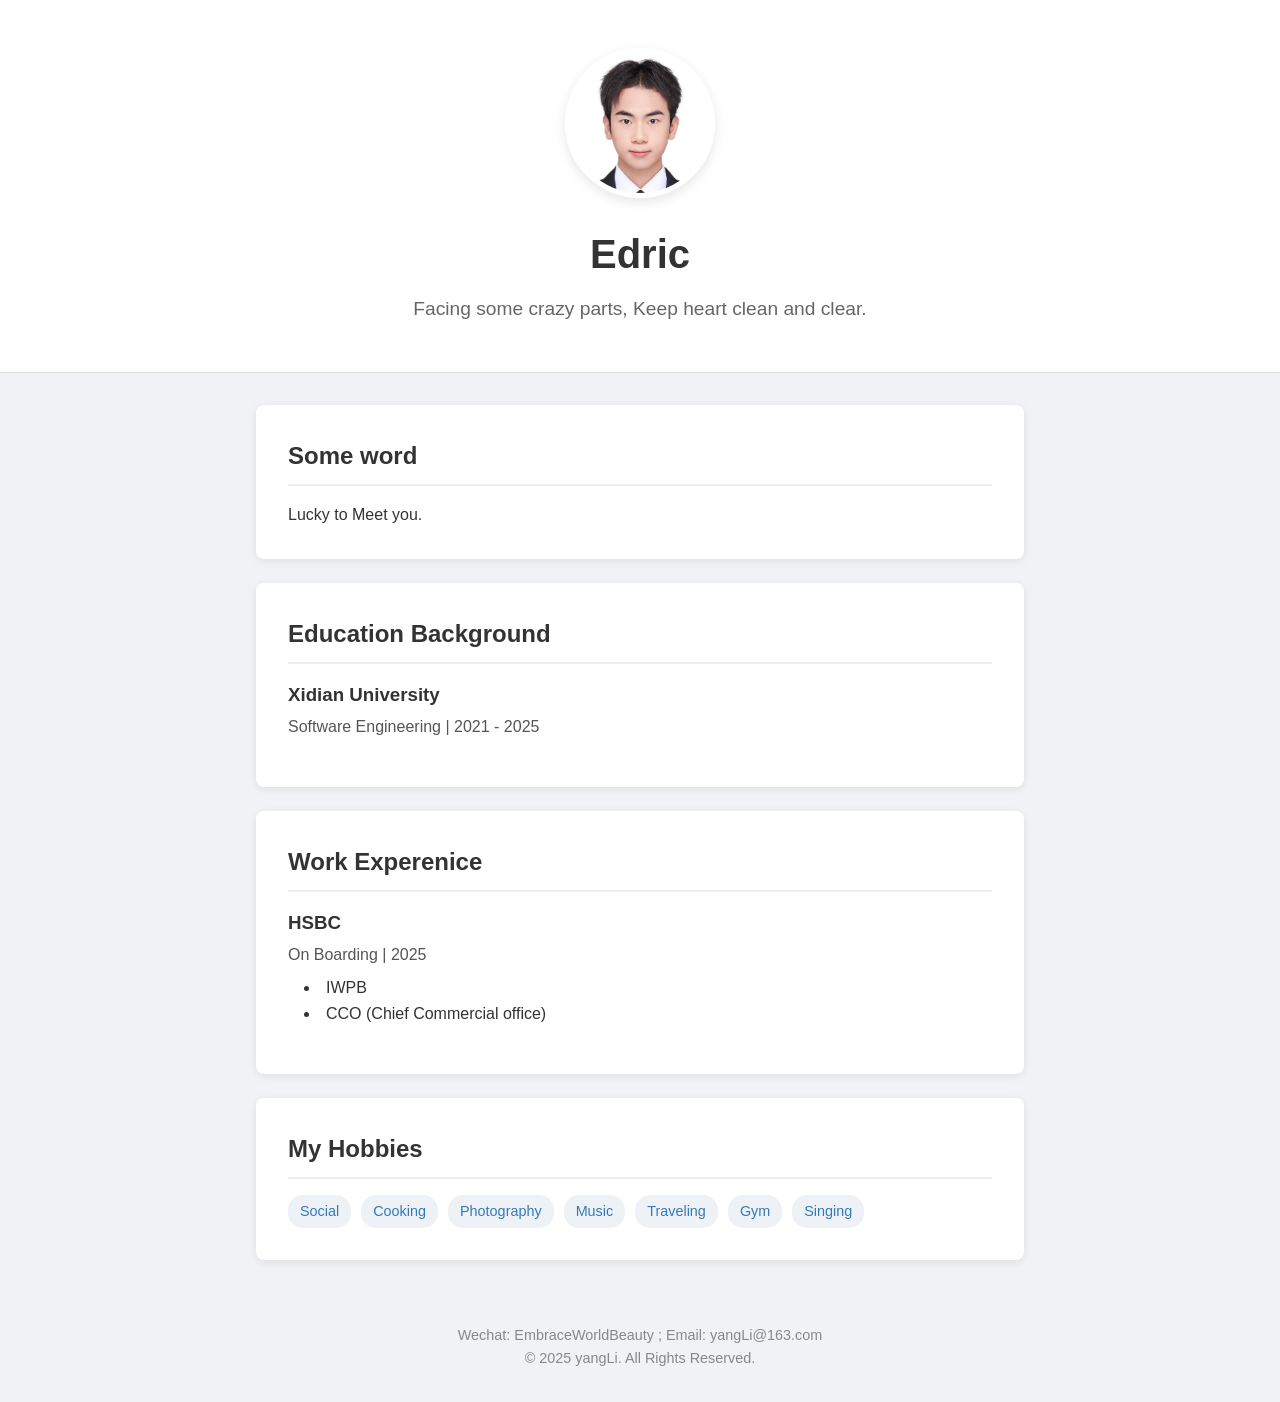
==== commit adb2dabe: "add" ====
--- a/index.html
+++ b/index.html
@@ -14,7 +14,7 @@
         <h1 class="name">Edric</h1>
         <p class="bio">Facing some crazy parts, Keep heart clean and clear.</p>
     </header>
-
+    
     <main class="container">
         
         <section class="card">
